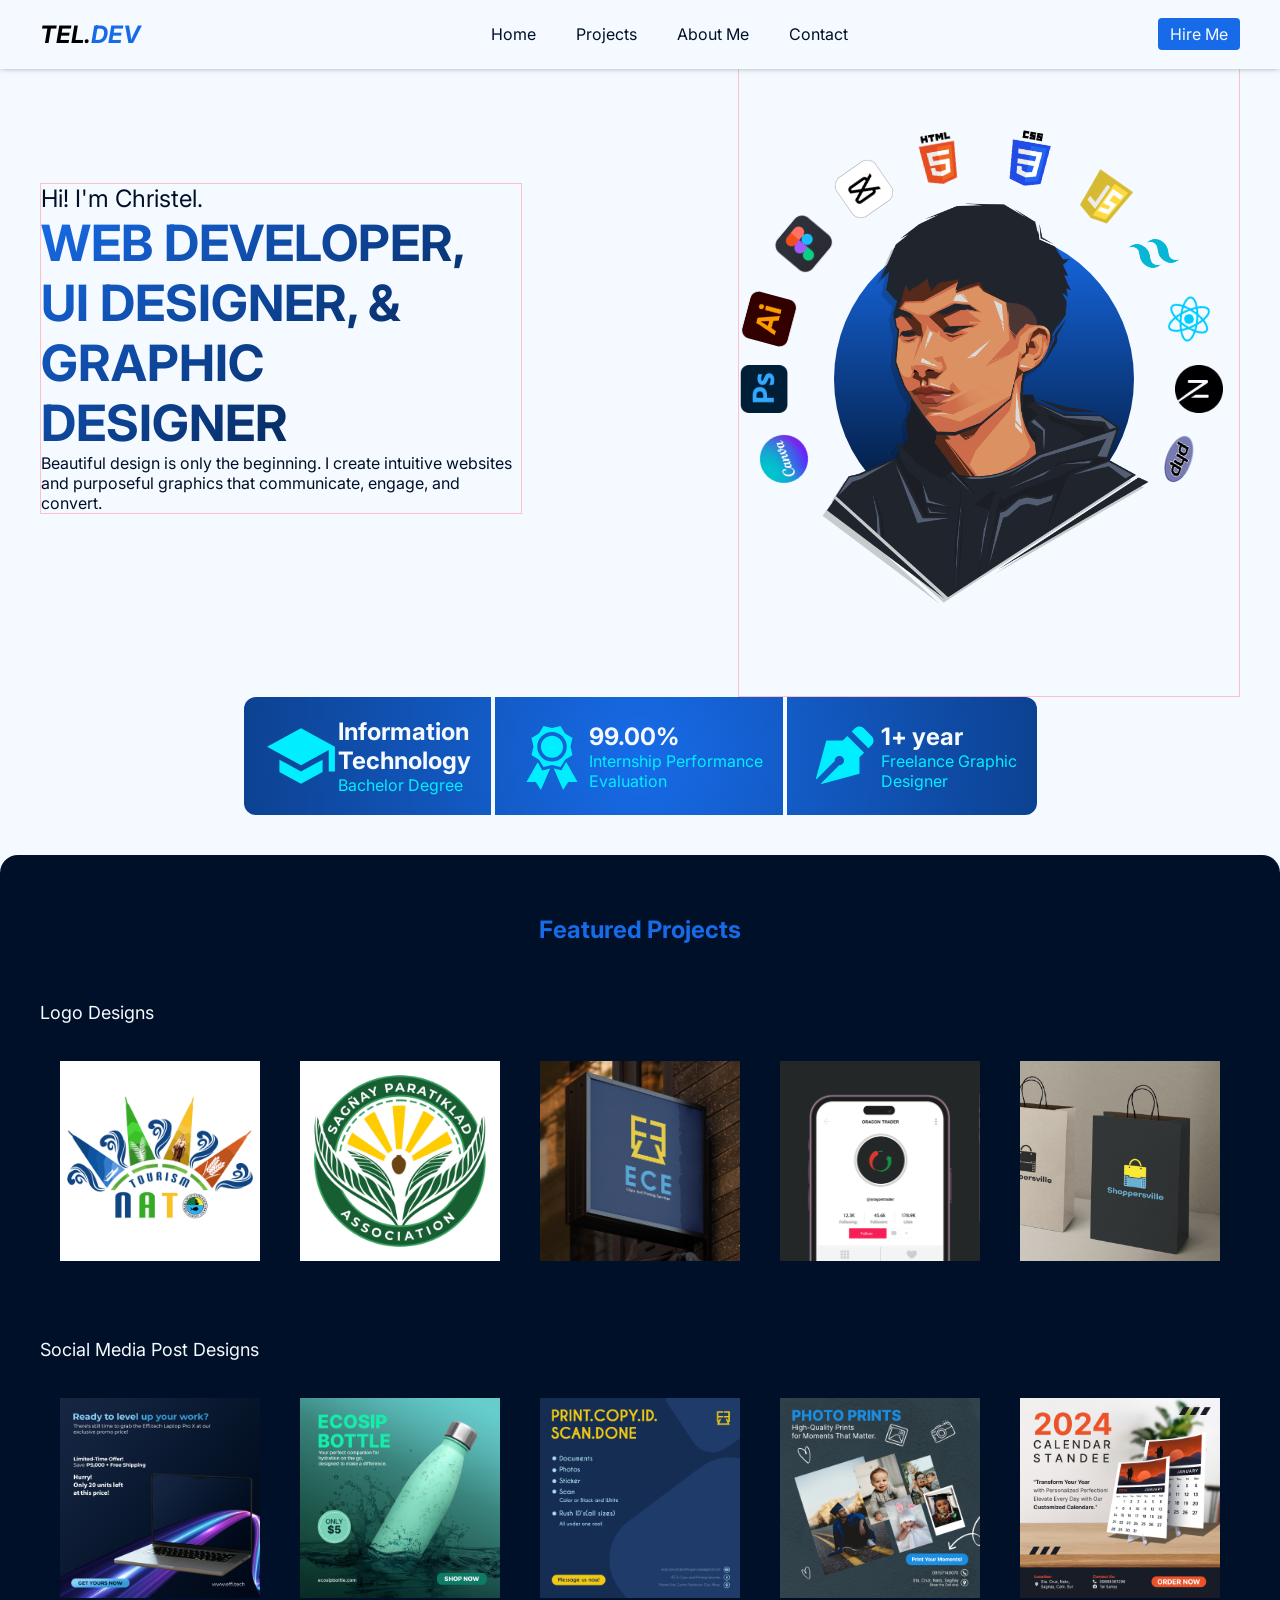
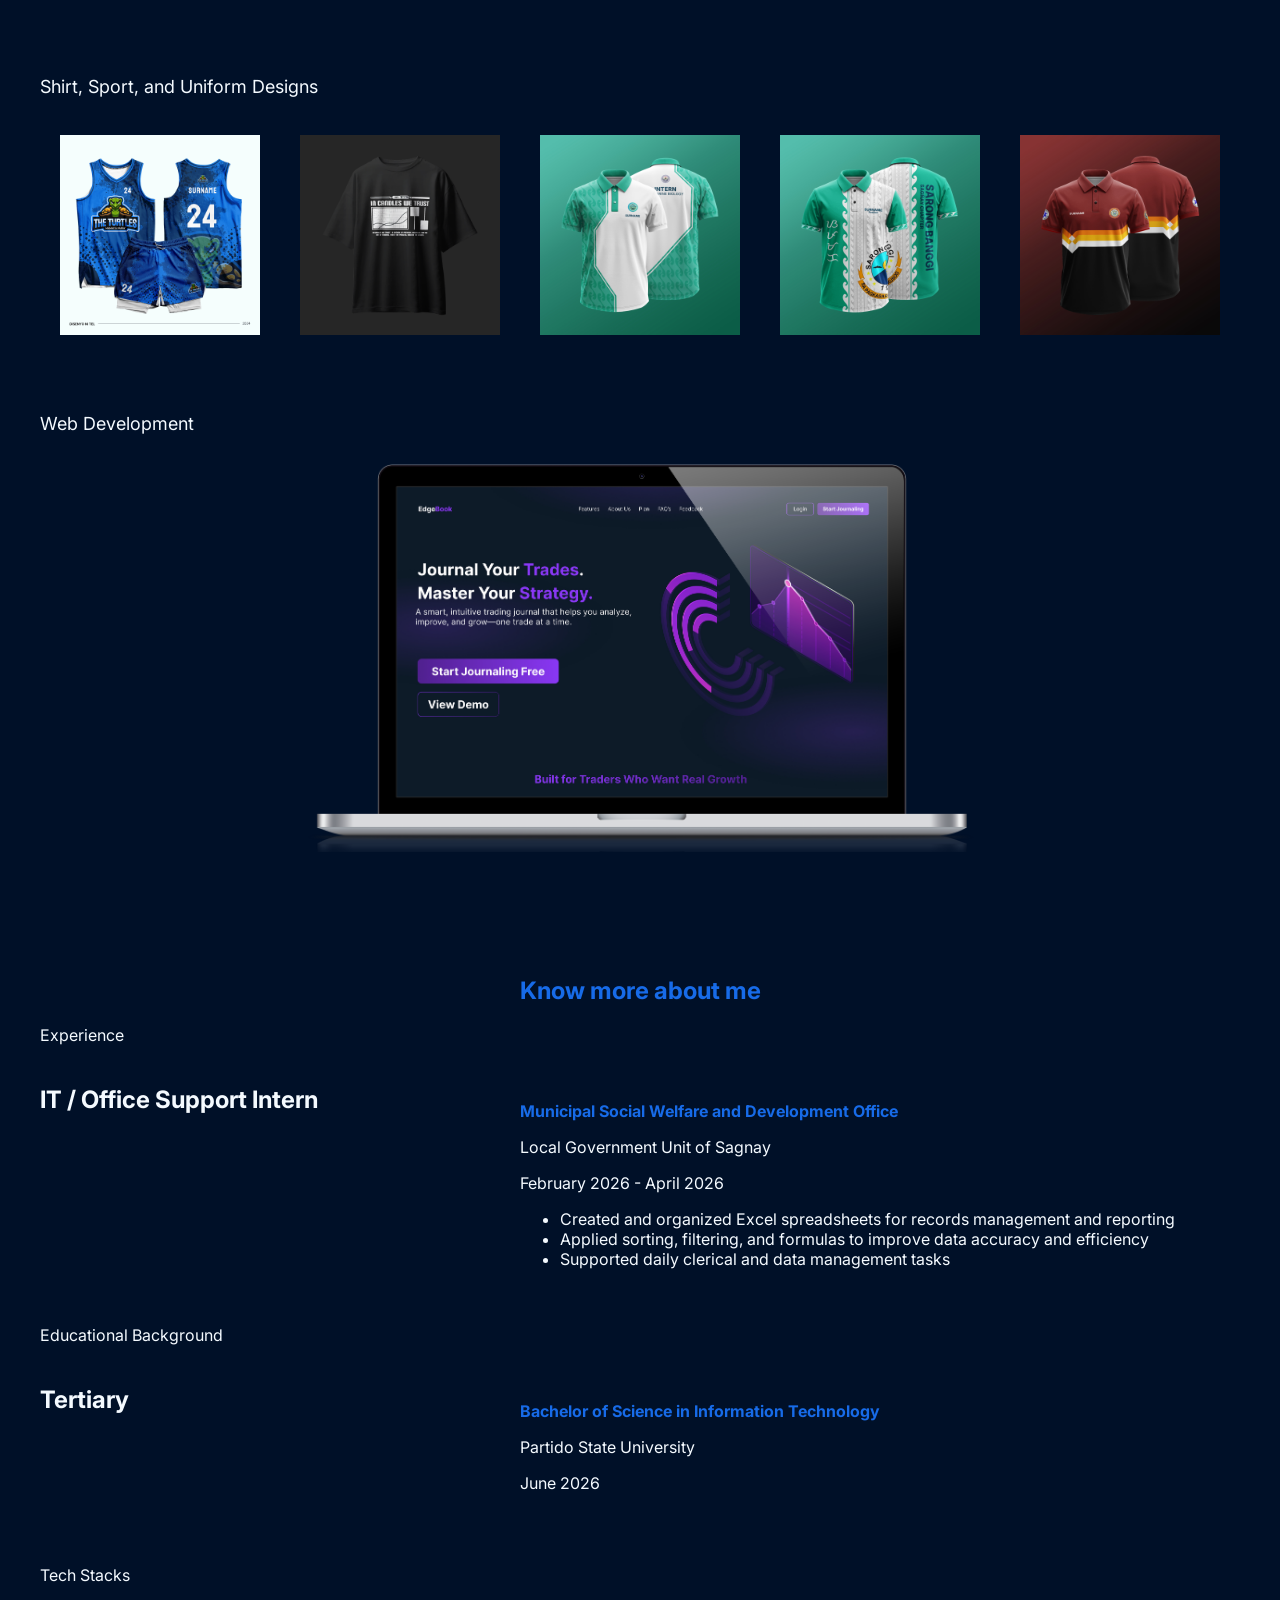
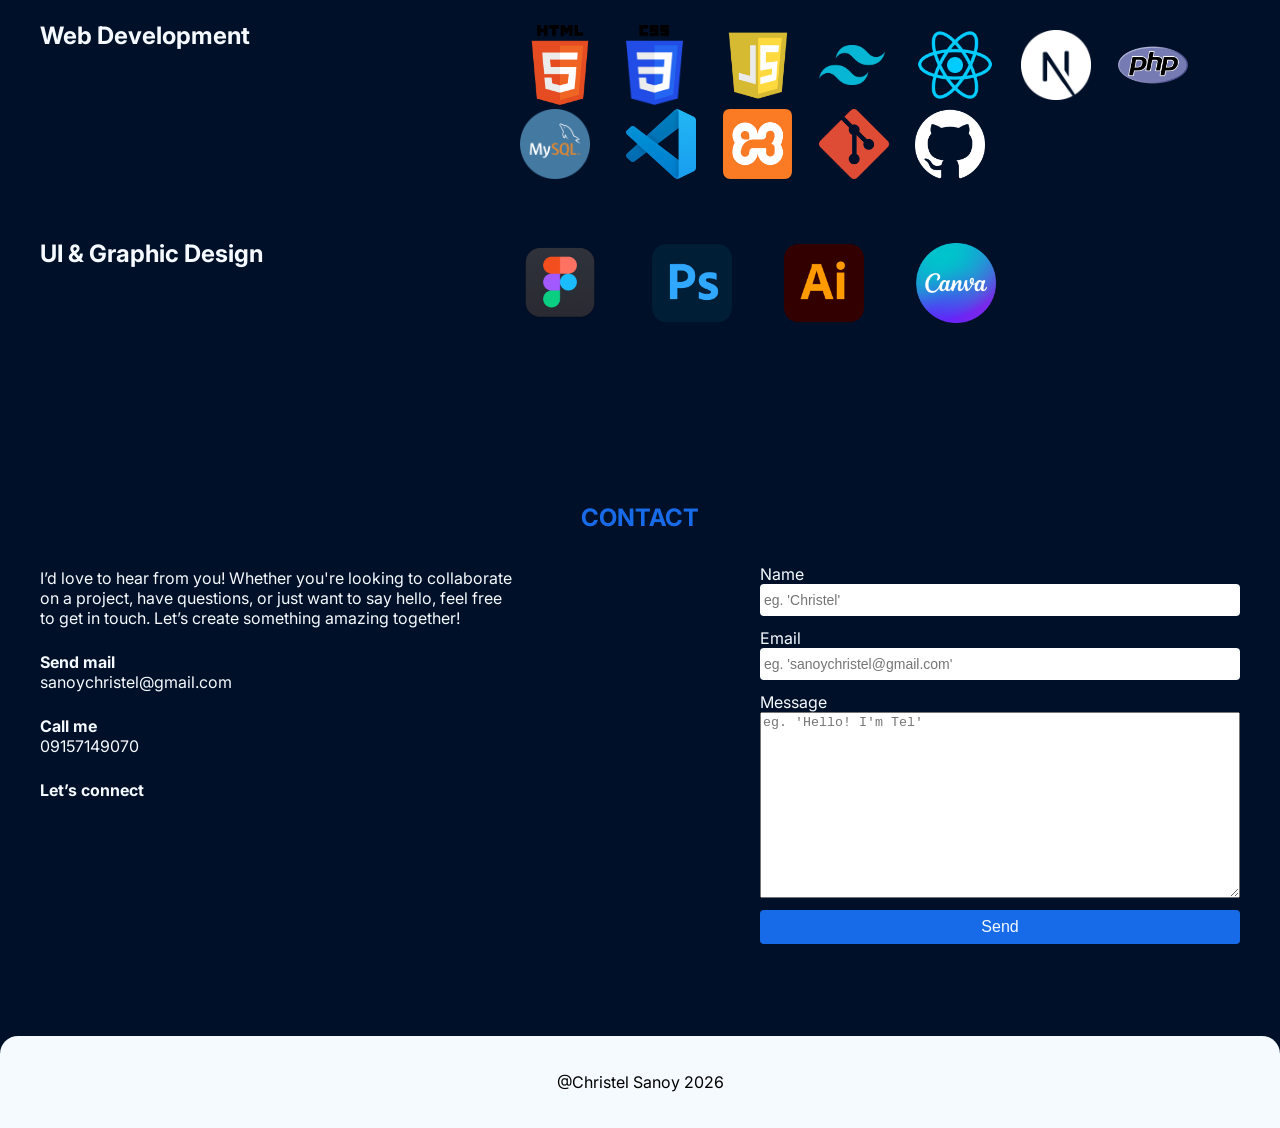
==== index.html @ 7269c6b0 "responsiveness" ====
<!DOCTYPE html>
<html lang="en">
<head>
    <meta charset="UTF-8">
    <meta name="viewport" content="width=device-width, initial-scale=1.0">
    <title>Christel Sanoy</title>
    <link href="stylesheet/style.css" rel="stylesheet" />
    <link href="stylesheet/icon.css" rel="stylesheet" />
    <link href="stylesheet/hero.css" rel="stylesheet" />
    <link href="stylesheet/highlight.css" rel="stylesheet" /> 
    <link href="stylesheet/project.css" rel="stylesheet" />
    <link href="stylesheet/about-me.css" rel="stylesheet" />
    <link href="stylesheet/contact.css" rel="stylesheet" />
    <link href="stylesheet/footer.css" rel="stylesheet" />
    <link href="stylesheet/animation.css" rel="stylesheet" />
    <link href="stylesheet/feedback.css" rel="stylesheet" />
</head>
<body>
    <header class="" id="navigation-container">
        <div class="header-content">
            <h2 class="logo">TEL.<span class="dev">DEV</span></h2>
            <ul id="nav">
                <li ><a id="home" href="#hero">Home</a></li>
                <li ><a id="projects" href="#project-container">Projects</a></li>
                <li><a id="about-me" href="#about-me-container">About Me</a></li>
                <li><a id="contact" href="#contact-container">Contact</a></li>
            </ul>
            <a id="hire-me-link" href="#contact-container">Hire Me</a>
            <button id="hamburger-btn">
                <svg xmlns="http://www.w3.org/2000/svg" width="32px" height="32px" viewBox="0 0 16 16">
                    <path clip-rule="evenodd" class="r4os6t" />
                </svg>
            </button>
        </div>
    </header>
    <main>
        <div class=" hero-container " id="hero">
            <div class=" hero-content ">
                <section id="hero-section-1" class="border-test">
                    <p id="opening-text">Hi! I'm Christel.</p>
                    <h1>WEB DEVELOPER, UI DESIGNER, & GRAPHIC DESIGNER</h1>
                    <p>Beautiful design is only the beginning. I create intuitive websites and purposeful graphics that communicate, engage, and convert.</p>
                </section>
                <section id="hero-section-2" class="border-test">
                    <img id="main-image" src="./assets/images/pic-1.png" width="340" />
                    <div id="circle"></div>
                   
                    <img id="icon-1" class="icons" src="./assets/icon/canva-icon.png"/>
                    <img id="icon-2" class="icons" src="./assets/icon/adobe-photoshop-icon.png"/>
                    <img id="icon-3" class="icons" src="./assets/icon/adobe-illustrator-icon.png"/>
                    <img id="icon-4" class="icons" src="./assets/icon/figma.png"/>
                    <img id="icon-5" class="icons" src="./assets/icon/capcut-icon.png"/>
                    <img id="icon-6" class="icons" src="./assets/icon/html.png"/>
                    <img id="icon-7" class="icons" src="./assets/icon/css.png"/>
                    <img id="icon-8" class="icons" src="./assets/icon/javascript.png"/>
                    <img id="icon-9" class="icons" src="./assets/icon/tailwind.png"/>
                    <img id="icon-10" class="icons" src="./assets/icon/react.png"/>
                    <img id="icon-11" class="icons" src="./assets/icon/nextjs.png"/>
                    <img id="icon-12" class="icons" src="./assets/icon/php.png"/>

                </section>
            </div>
        </div>
        <div id="highlight-container" class="">
            <div id="highlight-content" class="">
                <div class="highlight-section">
                    <svg xmlns="http://www.w3.org/2000/svg" width="74px" height="74px" viewBox="0 0 24 24">
                        <path class="a60wcq" />
                    </svg>
                    <div>
                        <p class="highlight-title">Information<br> Technology</p>
                        <p class="highlight-sub-head">Bachelor Degree</p>
                    </div>
                </div>
                <div class="highlight-section">
                    <svg xmlns="http://www.w3.org/2000/svg" width="74px" height="74px" viewBox="0 0 20 20">
                        <path class="kniqeo" />
                    </svg>
                    <div>
                        <p class="highlight-title">99.00%</p>
                        <p class="highlight-sub-head">Internship Performance <br> Evaluation</p>
                    </div>
                </div>
                <div class="highlight-section">
                    <svg xmlns="http://www.w3.org/2000/svg" width="74px" height="74px" viewBox="0 0 24 24">
                        <path class="fn299m" />
                    </svg>
                    <div>
                        <p class="highlight-title">1+ year</p>
                        <p class="highlight-sub-head">Freelance Graphic <br>Designer</p>
                    </div>
                </div>
            </div>
        </div>
        <div id="proj-about-contact-container">
            <div id="project-container">
                <div id="project-content" class="">
                    <h2 class="container-title">Featured Projects</h2>
                    <div class="projects-container">
                        <p class="project-title">Logo Designs</p>
                        <div class="project-container">
                            <img src="./assets/images/Tourism Nato - Jpeg.png" alt="" width="200" height="200">
                            <img src="./assets/images/Paratiklad ASSOC - Jpeg.png" alt="" width="200" height="200">
                            <img src="./assets/images/ece.png" alt="" height="200" >
                            <img src="./assets/images/oragon.png" alt="" width="200" height="200">
                            <img src="./assets/images/shoppersvill.jpg" alt="" width="200" height="200">
                        </div>
                    </div>
                    <div class="projects-container">
                        <p class="project-title">Social Media Post Designs</p>
                        <div class="project-container">
                            <img src="./assets/images/4.png" alt="" width="200" height="200">
                            <img src="./assets/images/Template1.jpg" alt="" width="200" height="200">
                            <img src="./assets/images/social media post_2.jpg" alt="" width="200" height="200">
                            <img src="./assets/images/Artboard 1.png" alt="" width="200" height="200">
                            <img src="./assets/images/OK_CalendarMain1.jpg" alt="" width="200" height="200">
                        </div>
                    </div>
                    <div class="projects-container">
                        <p class="project-title">Shirt, Sport, and Uniform Designs</p>
                        <div class="project-container">
                            <img src="./assets/images/1_1.jpg" alt="" width="200" height="200">
                            <img src="./assets/images/3.png" alt="" width="200" height="200">
                            <img src="./assets/images/sagnay intern.jpg" alt="" width="200" height="200">
                            <img src="./assets/images/sagnayinternn.jpg" alt="" width="200" height="200">
                            <img src="./assets/images/asdfc.jpg" alt="" width="200" height="200">
                        </div>
                    </div>
                    <div class="projects-container hide">
                        <p class="project-title">UI Designs</p>
                        <div class="project-container">
                            <img src="" alt="" width="200" height="200">
                            <img src="" alt="" width="200" height="200">
                            <img src="" alt="" width="200" height="200">
                            <img src="" alt="" width="200" height="200">
                            <img src="" alt="" width="200" height="200">
                        </div>
                    </div>
                    <div class="projects-container">
                        <p class="project-title web-dev">Web Development</p>
                        <div class="project-container">
                            <a href="./src/projects/Project1/index.html">
                                <img id="edgebook-proj-img" src="./assets/images/edgebook.png" alt="" height="400">
                            </a>
                        </div>
                    </div>
                </div>
            </div>
            <div id="about-me-container">
                <div id="about-me-content">
                    <h2 class="container-title">Know more about me</h2>
                    <div id="experience-container">
                        <p class="about-me-title">Experience</p>
                        <div class="experience-section-container">
                            <section class="">
                                <h1 id="about-me-section-title" >IT / Office Support Intern</h1>
                            </section>
                            <section>
                                <p class="experience-title">Municipal Social Welfare and Development Office</p>
                                <p class="experience-sub-head">Local Government Unit of Sagnay</p>
                                <p class="experience-sub-head">February 2026 - April 2026</p>
                                <ul>
                                    <li>Created and organized Excel spreadsheets for records management and reporting</li>
                                    <li>Applied sorting, filtering, and formulas to improve data accuracy and efficiency</li>
                                    <li>Supported daily clerical and data management tasks</li>
                                </ul>
                            </section>
                        </div>
                    </div>
                    <div id="educational-container">
                        <p class="about-me-title">Educational Background</p>
                        <div class="eduction-section-container">
                            <section>
                                <h1 id="education-title">Tertiary</h1>
                            </section>
                               
                            <section>
                                <p class="experience-title">Bachelor of Science in Information Technology</p>
                                <p class="experience-sub-head">Partido State University</p>
                                <p class="experience-sub-head">June 2026</p>
                            </section>
                        </div>
                    </div>
                    <div id="tech-stacks-container">
                        <p class="about-me-title">Tech Stacks</p>
                        <div class="tech-stacks-section-container">
                            <section class="tech-stack-section-1">
                                <h1 class="tech-stack-title">Web Development</h1>
                            </section>
                            <section class="tech-stack-section-2">
                                <img src="./assets//icon/html.png" alt="" height="80" >
                                <img src="./assets/icon/css.png" alt="" height="80">
                                <img src="./assets//icon//javascript.png" alt="" height="70">
                                <img src="./assets/icon/tailwind.png" alt="" height="40">
                                <img src="./assets/icon/react.png" alt="" height="80">
                                <img src="./assets/icon/nextjs.webp" alt=""  height="70">
                                <img src="./assets/icon/php.png" alt="" height="70">
                                <img src="./assets/icon/" alt=""  height="70">
                                <img src="./assets/icon/mysql_PNG9.png" alt="" height="70">
                                <img src="./assets/icon/vscode.png" alt="" height="70">
                                <img src="./assets/icon/xampp.png" alt="" height="70">
                                <img src="./assets/icon/toppng.com-git-logo-512x512.png" alt="" height="70">
                                <img src="./assets/icon/github-white.png" alt="" height="70">
                            </section>
                        </div>
                
                        <div class="tech-stacks-section-container">
                            <section class="tech-stack-section-1">
                                <h1 class="tech-stack-title">UI & Graphic Design</h1>
                            </section>
                            <section class="tech-stack-section-2">
                                <img src="./assets/icon/figma.png" alt="" height="80">
                                <img src="./assets/icon/adobe-photoshop-icon.png" alt=""  height="80">
                                <img src="./assets/icon/adobe-illustrator-icon.png" alt="" height="80">
                                <img src="./assets/icon/canva-icon.png" alt="" height="80">
                            </section>
                        </div>
                    </div>
                </div>
            </div>
            <div id="contact-container">
                <div id="contact-content">
                    <h2 class="container-title">CONTACT</h2>
                    <div class="contact-info">
                        <section class="contact-info-section">
                            <p>I’d love to hear from you! Whether you're looking to collaborate on a project, have questions, or just want to say hello, feel free to get in touch. Let’s create something amazing together!</p>
                            <div>
                                <h4>Send mail</h4>
                                <p>sanoychristel@gmail.com</p>
                            </div>
                            <div>
                                <h4>Call me</h4>
                                <p>09157149070</p>
                            </div>
                            <div>
                                <h4>Let’s connect</h4>
                                <div class="social-medias-container hide">
                                    <div class="social-media-container">
                                        <a href="">
                                            <img src="./assets/icon/linkedin-white.png" width="32" height="32"/>
                                        </a>    
                                    </div>
                                    <div class="social-media-container">
                                        <a href="">
                                            <img src="./assets/icon/github-white.png" width="32" height="32"/>
                                        </a>
                                    </div>
                                    <div class="social-media-container">
                                        <a href="">
                                            <img src="./assets/icon/facebook-white.png" width="32" height="32"/>
                                        </a>
                                    </div>
                                </div>
                            </div>
                        </section>
                        <section class="contact-info-section">
                            <form id="contact-form">
                                <div class="input-container">
                                    <label>Name</label>
                                    <input type="text" name="name" placeholder="eg. 'Christel'" required/>
                                </div>
                                <div class="input-container">
                                    <label>Email</label>
                                    <input type="email" name="email" placeholder="eg. 'sanoychristel@gmail.com'" required/>
                                </div>
                                <div class="input-container">
                                    <label>Message</label>
                                    <textarea  name="message" rows="12" required placeholder="eg. 'Hello! I'm Tel'" ></textarea>
                                </div>
                                <div class="input-container">
                                    <input id="submit" type="submit" value="Send">
                                </div>
                            </form>
                        </section>
                    </div>
                </div>
            </div>
            <footer>
                <div>
                    <p>@Christel Sanoy 2026</p>
                </div>
            </footer>
        </div>
    </main>
    <div id="feedback-container" class="hide">
        <div id="feedback-content">
            <svg id="close-feedback-modal" xmlns="http://www.w3.org/2000/svg" width="24" height="24" viewBox="0 0 32 32">
                <path d="M0 0h32v32H0z" fill="none" />
                <path fill="currentColor" d="M16 2C8.2 2 2 8.2 2 16s6.2 14 14 14s14-6.2 14-14S23.8 2 16 2m0 26C9.4 28 4 22.6 4 16S9.4 4 16 4s12 5.4 12 12s-5.4 12-12 12" />
                <path fill="currentColor" d="M21.4 23L16 17.6L10.6 23L9 21.4l5.4-5.4L9 10.6L10.6 9l5.4 5.4L21.4 9l1.6 1.6l-5.4 5.4l5.4 5.4z" />
            </svg>

            <h4 id="feedback-message"></h4>
        </div>
    </div>
    
</body>
<script src="https://cdn.emailjs.com/dist/email.min.js"></script>
<script src="./javascript.js"></script>
</html>
---- stylesheet/style.css ----
@import url('https://fonts.googleapis.com/css2?family=Manrope:wght@200..800&display=swap');
@import url('https://fonts.googleapis.com/css2?family=Inter:ital,opsz,wght@0,14..32,100..900;1,14..32,100..900&family=Manrope:wght@200..800&display=swap');

.manrope-fontstyle {
  font-family: "Manrope", sans-serif;
  font-optical-sizing: auto;
  font-weight: normal;
  font-style: normal;
}

:root{
    --color-primary: #F4FAFF;
    --color-secondary: #176BE8;
    --color-tertiary: #00EEFF;
    --color-fourth: #001028;
    --spacing-sm:8px;
    --spacing-md:16px;
    scroll-behavior: smooth;
    scrollbar-color: var(--color-primary);
    scroll-padding-top: 60px;
}

body{
    font-family: "Inter";
    box-sizing: border-box;
    margin: 0;
    padding: 0;
    background-color: var(--color-primary);
    overflow-x: hidden;
}

.border-test{
    border:1px solid pink;
}

header{
    width: 100%;
    display: flex;
    justify-content: center;
    background-color: var(--color-primary);
    position: fixed;
    box-shadow: .1px -4px 8px var(--color-fourth);
    z-index: 1;

}

.header-content{
    width: 1200px;
    display: flex;
    align-items: center;
    justify-content: space-between;

    
    @media (max-width:1200px) {
        width: 90%;
    }
}

.logo{
    font-style: italic;
    font-weight: 700;

   /* animation: fade-in-left-right 1s ease-in-out;*/
}

.dev{
    color: var(--color-secondary);
}

#nav{
    display: flex;
    list-style: none;
    text-decoration: none;
    /*animation: fade 1s ease-in-out;*/
}

#nav > li > a{
    text-decoration: none;
    color: var(--color-fourth);
    margin: 0 var(--spacing-sm);
    padding: 6px 12px;
    border-bottom: 4px solid transparent;

    transition: .5s;

    @media (max-width:680px) {
        display: none;
    }
}

#nav > li > a:hover{
    color: var(--color-secondary);
    border-bottom: 4px solid var(--color-secondary);

    transition: .5s;
}

#hire-me-link{
    text-decoration: none;
    color: var(--color-primary);
    padding: 6px 12px;
    background-color: var(--color-secondary);
    border-radius: 4px;
    /*animation: fade-in-right-left 1s ease-in-out;*/
    transition: .5s;

    @media (max-width:680px) {
        display: none;
    }
}

#hire-me-link:hover{
    opacity: 80%;

    transition: .5s;
}

#hamburger-btn{
    background-color: transparent;
    border: none;
    display: none;
    padding: 0;
    transition: .5s;

    @media (max-width:680px) {
        display: block;
    }
}

#hamburger-btn:hover{
    cursor: pointer;
    opacity: 80%;
    transition: .5s;

}
---- stylesheet/icon.css ----
.r4os6t {
  fill: var(--color-secondary);
  fill-rule: evenodd;
  d: path("M0 3.75A.75.75 0 0 1 .75 3h14.5a.75.75 0 0 1 0 1.5H.75A.75.75 0 0 1 0 3.75M0 8a.75.75 0 0 1 .75-.75h14.5a.75.75 0 0 1 0 1.5H.75A.75.75 0 0 1 0 8m.75 3.5a.75.75 0 0 0 0 1.5h14.5a.75.75 0 0 0 0-1.5z");
}

.a60wcq {
  fill: var(--color-tertiary);
  d: path("M12 3L1 9l11 6l9-4.91V17h2V9M5 13.18v4L12 21l7-3.82v-4L12 17z");
}

.kniqeo {
  fill: var(--color-tertiary);
  d: path("M4.46 5.16L5 7.46l-.54 2.29l2.01 1.24L7.7 13l2.3-.54l2.3.54l1.23-2.01l2.01-1.24L15 7.46l.54-2.3l-2-1.24l-1.24-2.01l-2.3.55l-2.29-.54l-1.25 2zm5.55 6.34a3.999 3.999 0 1 1 0-8c2.2 0 3.99 1.79 3.99 3.99c0 2.22-1.79 4.01-3.99 4.01m-.02-1C8.33 10.5 7 9.16 7 7.5c0-1.65 1.33-3 2.99-3S13 5.85 13 7.5c0 1.66-1.35 3-3.01 3m3.84 1.1l-1.28 2.24l-2.08-.47L13 19.2l1.4-2.2h2.5zm-7.7.07l1.25 2.25l2.13-.51L7 19.2L5.6 17H3.1z");
}

.fn299m {
  fill: var(--color-tertiary);
  d: path("M9.01 13.58v-.08c0-.83.67-1.5 1.5-1.5s1.5.67 1.5 1.5s-.67 1.5-1.5 1.5h-.08l-5.92 5.92l.2.2l12.3-3.35v-5.35l1.5-1.5l-5.41-5.41l-1.5 1.5H6.25L2.9 19.31l.2.2l5.92-5.92ZM19.92 9.5l1.09-1.09c.38-.38.58-.88.58-1.42c0-.53-.21-1.04-.59-1.41L18.41 3c-.78-.78-2.05-.78-2.83 0L14.5 4.08z");
}
---- stylesheet/hero.css ----
.hero-container{
    display: flex;
    justify-content: center;

    transition: .5s;

    scroll-margin-top: 200px;

    @media (max-width:800px) {
        height: fit-content;
    }
}

.hero-content{
    width: 1200px;
    display: flex;
    justify-content: space-between;
    align-items: center;
    transition: .5s;

    @media (max-width:800px) {
        flex-direction: column;
        flex-flow: column-reverse;
        width: 90%;
        justify-content: center;
        align-items: center;
        transition: .5s;
        height: fit-content;
    }
}

#hero-section-1{
    width: 40%;
    transition: .5s;
    
    /*animation: fade-in-left-right 1s ease-in-out;*/
    @media (max-width:800px) {
        width: 100%;
        transition: .5s;
        padding: 0;
        margin: -90px 0 0 0;
    }
}

#hero-section-2{
    display: flex;
    align-items: center;
    justify-content: center;
    width: 500px;
    padding: 180px 0 80px 0;
    transition: .5s;

    /*animation: fade-in-right-left 1s ease-in-out;*/
    @media (max-width:600px) {
        transform: scale(50%);
        padding: 80px 0 0 0;
        margin: 0;
    }
}

#main-image{
    
}

.icons{
    position: absolute;
    width: 48px;

    transition: .5s;
} 

#icon-1{
    transform: translate(-205px, 60px) rotate(-110deg);
}

#icon-2{
    transform: translate(-225px, -10px) rotate(-90deg);
}

#icon-3{
    transform: translate(-220px, -80px) rotate(-75deg);
}

#icon-4{
    transform: translate(-185px, -155px) rotate(-50deg) scale(110%);
}

#icon-5{
    transform: translate(-125px, -210px) rotate(-35deg);
}

#icon-6{
    transform: translate(-50px, -240px) rotate(-10deg) scale(105%);
}

#icon-7{
    transform: translate(40px, -240px) rotate(10deg) scale(80%);
}

#icon-8{
    transform: translate(115px, -200px) rotate(35deg);
}

#icon-9{
    transform: translate(165px, -145px) rotate(35deg);
}

#icon-10{
    transform: translate(200px, -80px) rotate(35deg);
}

#icon-11{
    transform: translate(210px, -10px) rotate(90deg);
}

#icon-12{
    transform: translate(190px, 60px) rotate(110deg);
}

#circle{
    height: 300px;
    width: 300px;
    background-image: linear-gradient(180deg, var(--color-secondary), var(--color-fourth));
    border-radius: 50%;
    position: absolute;
    z-index: -1;
    transform: translate(-5px, -20px);
}

#hero-section-1 > h1{
    font-size: 50px;
    margin: 0;

    background: linear-gradient(145deg, var(--color-secondary), var(--color-fourth));
    -webkit-background-clip: text;
    background-clip: text;
    -webkit-text-fill-color: transparent;
    color: transparent;
    
    transition: .5s;

    @media (max-width:1060px) {
        font-size: 40px;

        transition: .5s;
    }

    @media (max-width:980px) {
        font-size: 36px;

        transition: .5s;
    }

    @media (max-width:800px) {
        text-align: center;
        font-size: 24px;
        transition: .5s;
    }
}

#opening-text{
    margin: 0;
    font-size: 24px;
    color: var(--color-fourth);
    
    transition: .5s;

    @media (max-width:800px) {
        text-align: center;

        transition: .5s;
    }
}
#hero-section-1> p{
    margin: 0;
    color: var(--color-fourth);

    transition: .5s;

    @media (max-width:800px) {
        text-align: center;

        transition: .5s;
    }
}
---- stylesheet/highlight.css ----
#highlight-container{
    display: flex;
    justify-content: center;
    transition: .5s;

    @media (max-width:800px) {
        padding: 40px 0;
        transition: .5s;
    }
}

#highlight-content{
    display: flex;
    border-radius: 12px;
    background-image: radial-gradient(circle, var(--color-secondary), var(--color-fourth) 220%);

    @media (max-width:600px) {
        flex-direction: column;
        width: 90%;
    }
}

.highlight-section{
    display: flex;
    align-items: center;
    justify-content: center;
    padding: 20px;

    @media (max-width:890px) {
        padding: 10px;
    }

    @media (max-width:600px) {
        justify-content: flex-start;
    }
}

.highlight-section:nth-child(1), .highlight-section:nth-child(2){
    border-right: 4px solid var(--color-primary);

    @media (max-width:600px) {
        border-right: none;
        border-bottom: 4px solid var(--color-primary);;
    }
}

.highlight-title{
    font-size: 24px;
    font-weight: bold;
    text-align: left;
    color: var(--color-primary);
    margin: 0;

    @media (max-width:890px) {
        font-size: 16px;
    }
}

.highlight-sub-head{
    margin: 0;
    text-align: left;
    color: var(--color-tertiary);
}
---- stylesheet/project.css ----
#proj-about-contact-container{
    margin-top: 40px;
    width: 100%;
    display: flex;
    flex-direction: column;
    justify-content: center;
    background-color: var(--color-fourth);
    /*background-image: linear-gradient(180deg, var(--color-secondary), var(--color-fourth));
    */
    border-radius: 18px 18px 0 0;
}

#project-container{
    display: flex;
    justify-content: center;
    padding: 20px 0;

    @media (max-width:1200px) {
        width: 100%;
    }
}

#project-content{
    display: flex;
    flex-direction: column;
    align-items: center;
    padding: 20px 0;
   
    @media (max-width:1200px) {
        width: 100%;
    }
    
}

.web-dev{
    text-align: center;
}
.container-title{
    color: var(--color-secondary);
    text-align: center;
}

.project-title{
    color: var(--color-primary);
    font-size: 18px;
    align-self: flex-start;
}

.projects-container{
    margin: 20px 0;
    display: flex;
    flex-direction: column;
    align-items: center;
     width: 100%;
   
}

.project-container{
    display: grid;
    grid-template-columns: auto auto auto auto auto;
    justify-content: center;

    @media (max-width:1240px) {
        grid-template-columns: auto auto auto auto;
    }

    @media (max-width:1140px) {
        grid-template-columns: auto auto auto;
    }

    @media (max-width:720px) {
        grid-template-columns: auto auto;
    }

    @media (max-width:500px) {
        grid-template-columns: auto;
    }
}

.project-container > img{
    margin: 20px;
    transition: .5s;

    @media (max-width:500px) {
        width: 300px;
        height: 300px;
        transition: .5s;
    }
}

.project-container > img:hover{
   
}

.project-container > a > img{
    transition: .5s;
}

.project-container > a >img:hover{
   cursor: pointer;
   scale: 110%;
   transition: .5s;
}

#edgebook-proj-img{
    @media (max-width:600px) {
        height: 200px;
    }
}
---- stylesheet/about-me.css ----
#about-me-container{
    display: flex;
    flex-direction: column;
    justify-content: center;
    align-items: center;
    color: var(--color-primary);
    padding: 40px 0;
}

#about-me-container > p{
    color: var(--color-primary);
}

#about-me-content{
    width: 1200px;

    @media (max-width:1200px) {
        width: 90%;
    }
}

.container-title{
    
}

#about-me-section-title{
    color: var(--color-primary);
    margin: 0;
    @media (max-width:800px) {
        text-align: left;
    }
}

.experience-section-container > section:nth-child(1){
    width: 40%;
    color: var(--color-primary);
    padding: 0;
    @media (max-width:800px) {
        width: 100%;
    }
}

.experience-section-container > section:nth-child(2){
    width: 60%;
    color: var(--color-primary);

    @media (max-width:800px) {
        width: 100%;
    }
}

.experience-title{
    color: var(--color-secondary);
    font-weight: bold;

    @media (max-width:800px) {
        text-align: left;
    }
}

.experience-sub-head{
    color: var(--color-primary);

    @media (max-width:800px) {
        text-align: left;
    }
}

.about-me-title{
    color: var(--color-primary);

    @media (max-width:800px) {
        text-align: left;
    }
}

.eduction-section-container, .experience-section-container{
    display: flex;
    margin: 40px 0;

    @media (max-width:800px) {
        flex-direction: column;
    }
}

.eduction-section-container > section:nth-child(1){
    width: 40%;
}

.eduction-section-container > section:nth-child(2){
    color: var(--color-primary);
}

#education-title{
    text-align: left;
    margin: 0;
}

#tech-stacks-container{
    display: flex;
    flex-direction: column;
    margin: 40px 0;

    @media (max-width:1200px) {
        
    }
}

.tech-stack-title{
    text-align: left;
    margin: 0;
}

.tech-stacks-section-container{
    display: flex;   
    margin: 40px 0 0 0;
    @media (max-width:800px) {
        flex-direction: column;
    }
}

.tech-stack-section-1{
    width: 40%;

    @media (max-width:800px) {
        width: 100%;
    }
}

.tech-stack-section-2{
    width: 60%;
    display: grid;
    align-items: center;
    grid-template-columns: auto auto auto auto auto auto auto auto;

    @media (max-width:1200px) {
        grid-template-columns: auto auto auto auto auto auto auto;
    }

    @media (max-width:1100px) {
        grid-template-columns: auto auto auto auto auto auto;
    }

    @media (max-width:1000px) {
        grid-template-columns: auto auto auto auto auto ;
    }

    @media (max-width:900px) {
        grid-template-columns: auto auto auto auto;
    }

    @media (max-width:800px) {
        grid-template-columns: auto auto auto auto auto auto auto auto;
    }

    @media (max-width:750px) {
        grid-template-columns: auto auto auto auto auto auto auto;
    }

    @media (max-width:650px) {
        grid-template-columns: auto auto auto auto auto auto;
    }

    @media (max-width:550px) {
        grid-template-columns: auto auto auto auto auto;
    }

    @media (max-width:450px) {
        grid-template-columns: auto auto auto auto;
    }

    @media (max-width:390px) {
        grid-template-columns: auto auto auto;
    }
}

.tech-stack-section-2 > img{
    margin: 4px 4px 0 0;
}

.tech-stacks-section-container:nth-child(2){
    margin: 20px 0;
}

.contact-info{
    color: var(--color-primary);
}
---- stylesheet/contact.css ----
#contact-container{
    display: flex;
    justify-content: center;
    padding: 80px 0;
}

#contact-content{
    width: 1200px;
    color: var(--color-primary);

    @media (max-width:1200px) {
        width: 90%;
    }
}

.contact-info{
    display: flex;
    justify-content: space-between;

    @media (max-width:800px) {
        flex-direction: column;
    }
}

.contact-info > section:nth-child(1){
    
}

.contact-info-section:nth-child(1) > div{
    margin: 24px 0;
}

.contact-info-section:nth-child(1) > div > p{
    margin: 0;
}

.contact-info-section:nth-child(1) > div > h4{
    margin: 0;
}

.input-container{
    display: flex;
    flex-direction: column;
    margin: 12px 0;
}

.input-container > input{
     padding: 8px 4px;
     border-radius: 4px;
     border: none;
     font-size: 14px;
}

.contact-info-section{
    width: 40%;

    @media (max-width:800px) {
        width:100%;
    }
}

.contact-info-section > p{
    text-align: left  ;
}

#submit{
    border-radius: 4px;
    font-size: 16px;
    color:var(--color-primary);
    border: none;
    padding: 8px 0;
    background-color: var(--color-secondary);
    transition: .5s;
}

#submit:hover{
    opacity: 80%;
    transition: .5s;
}

#submit:focus{
    opacity: 60%;
}

.social-media-container{
    display: flex;
    align-items: center;
    transition: .5s;
}

.social-media-container:hover{
    opacity: 80%;
    transition: .5s;
}

.social-medias-container{
    display: flex;
}
.social-media-container{
    margin-right: 8px;
}

.social-media-container > img{
    margin-right: 8px;
}

.hide{
    display: none;
}
---- stylesheet/footer.css ----
footer{
    display: flex;
    justify-content: center;
    border-radius: 18px 18px 0 0;
    width: 100%;
    padding: 20px 0;
    background-color: var(--color-primary);
}

.footer-container{
    
}
---- stylesheet/animation.css ----
@keyframes fade-in {
    from{
        opacity: 0%;
        margin-top: 40px;
    }
    to{
        opacity: 100%;
        margin-top: 0;
    }
}

@keyframes fade-in-left-right {
    from{
        opacity: 0%;
        margin-left: -50%;
    }
    to{
        opacity: 100%;
        margin-left: 0;
    }
}

@keyframes fade-in-right-left {
    from{
        opacity: 0%;
        margin-right: -50%;
    }
    to{
        opacity: 100%;
        margin-right: 0;
    }
}

@keyframes fade {
    from{
        opacity: 0%;
    }
    to{
        opacity: 100%;
    }
}
---- stylesheet/feedback.css ----
#feedback-container{
    width: 100%;
    height: 100vh;
    position: fixed;
    z-index: 2;
    top: 0;
    background-color: rgba(0, 16, 40, .7);
    justify-content: center;
}

#feedback-content{
    display: flex;
    flex-direction: column;
    padding: 10px;
    background-color: var(--color-primary);
    height:fit-content ;
    border-radius: 12px;
    margin-top: 40px;
    padding-bottom: 20px;
    justify-content: flex-end;
    align-items: flex-end;
}

#close-feedback-modal{
    background: transparent;
    border: none;
    padding: 0;
    justify-self: flex-end;
    opacity: 80%;
    transition: .5s;
}

#close-feedback-modal:hover{
   opacity: 60%;
   cursor: pointer;
   transition: .5s;
}

.hide{
    display: none;
}

#feedback-message{
    text-align: center;
    color: var(--color-secondary);
}
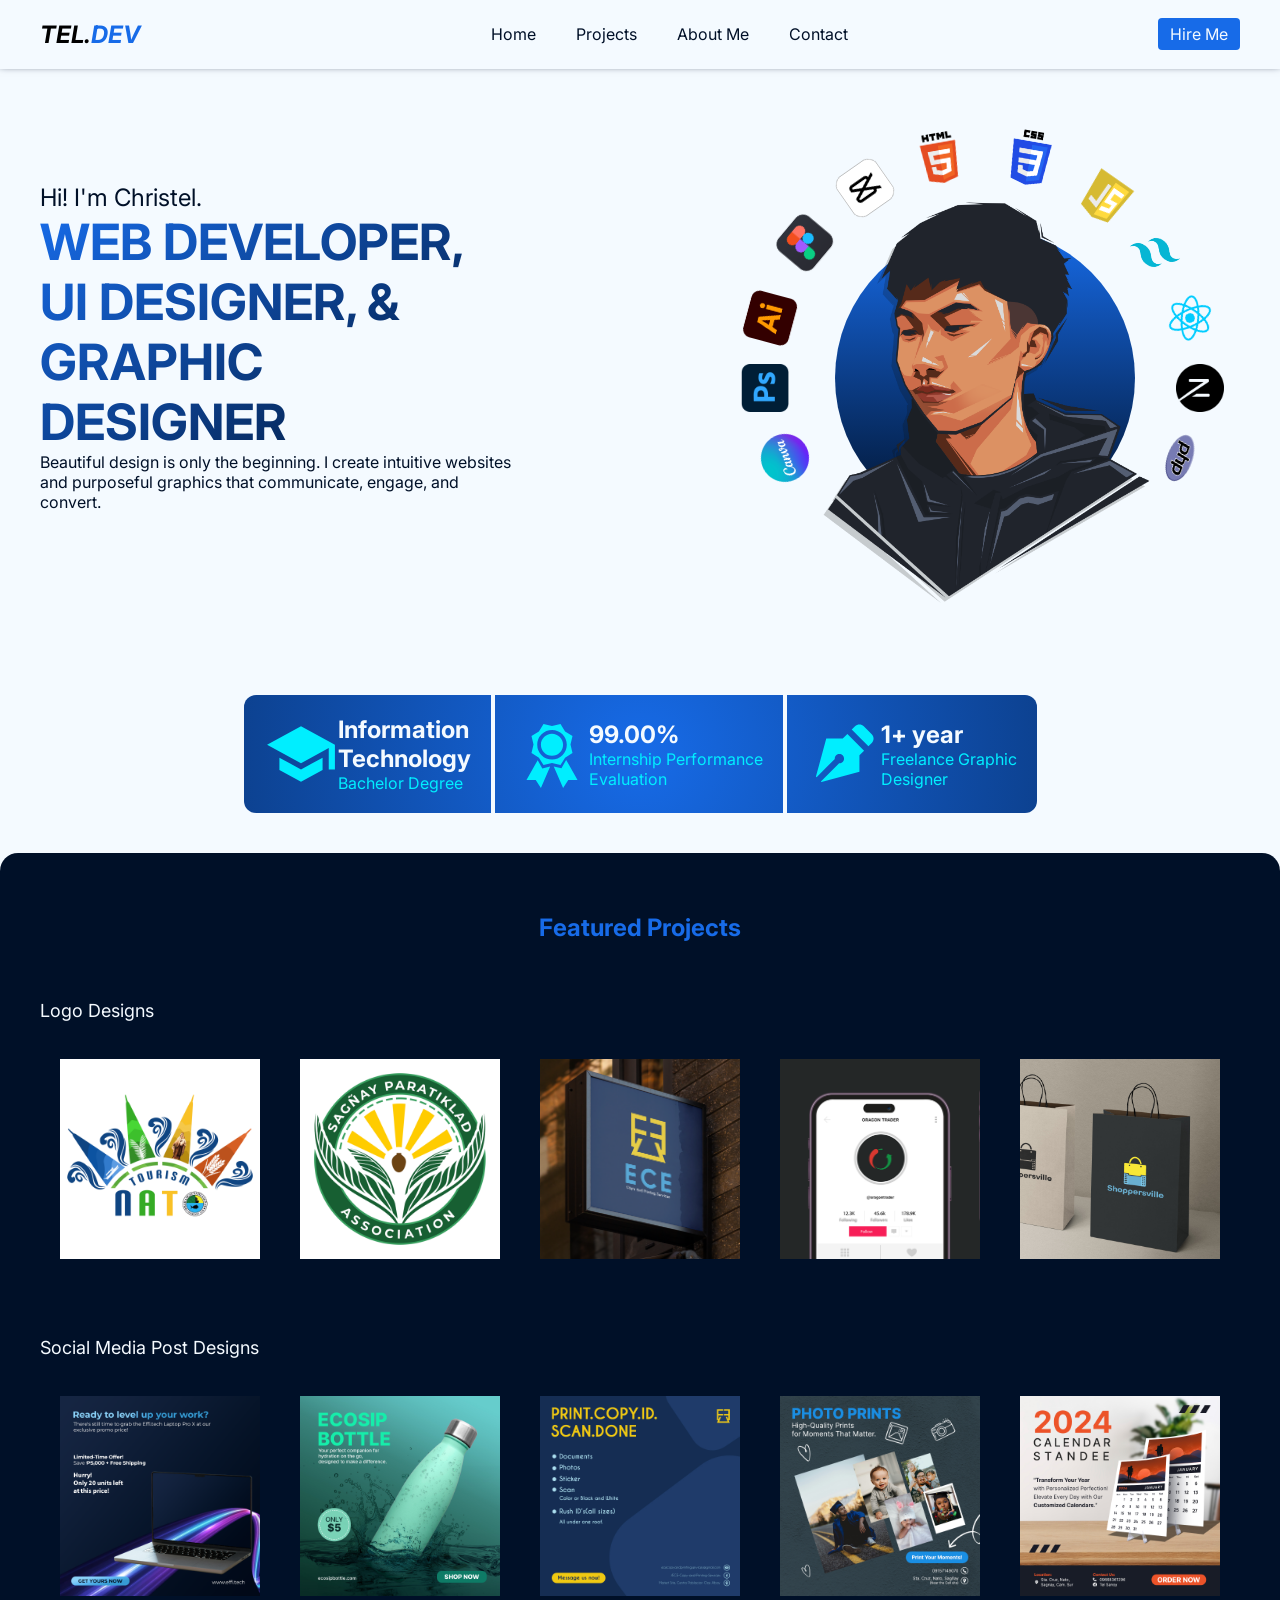
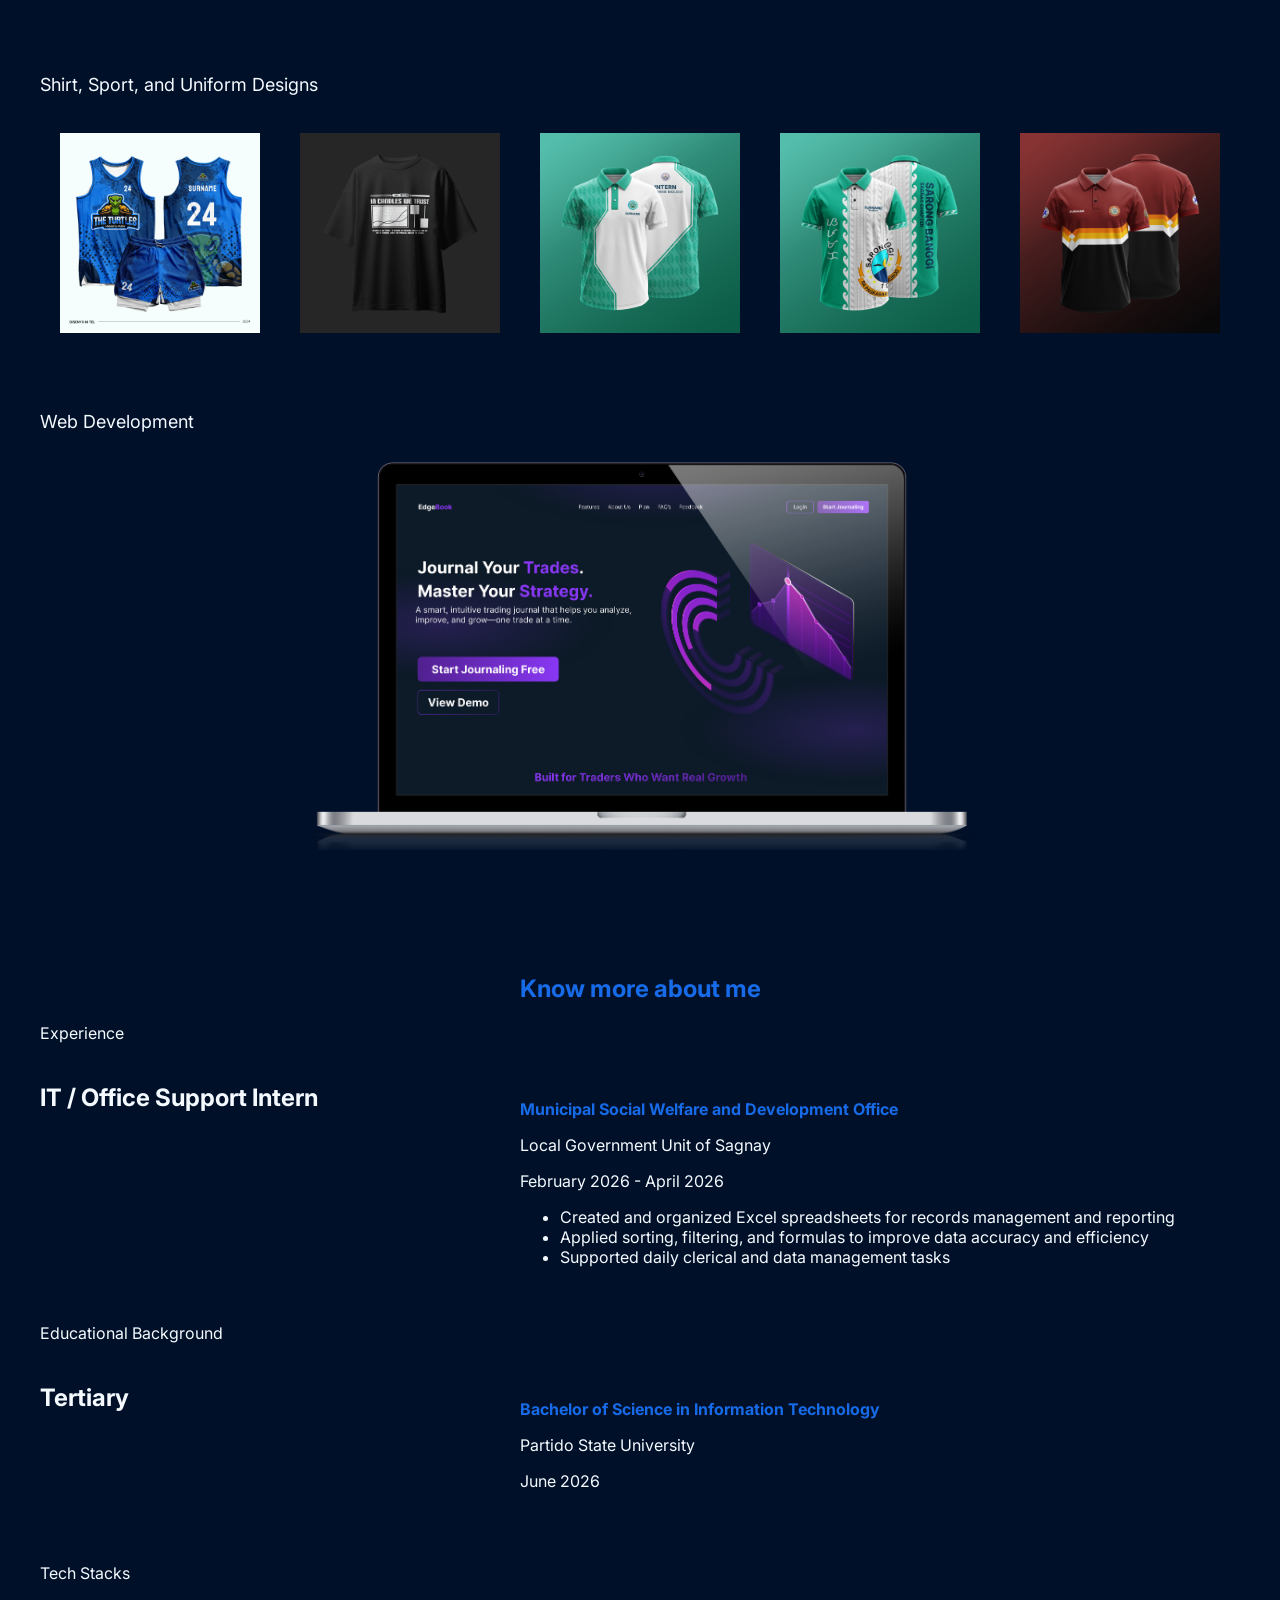
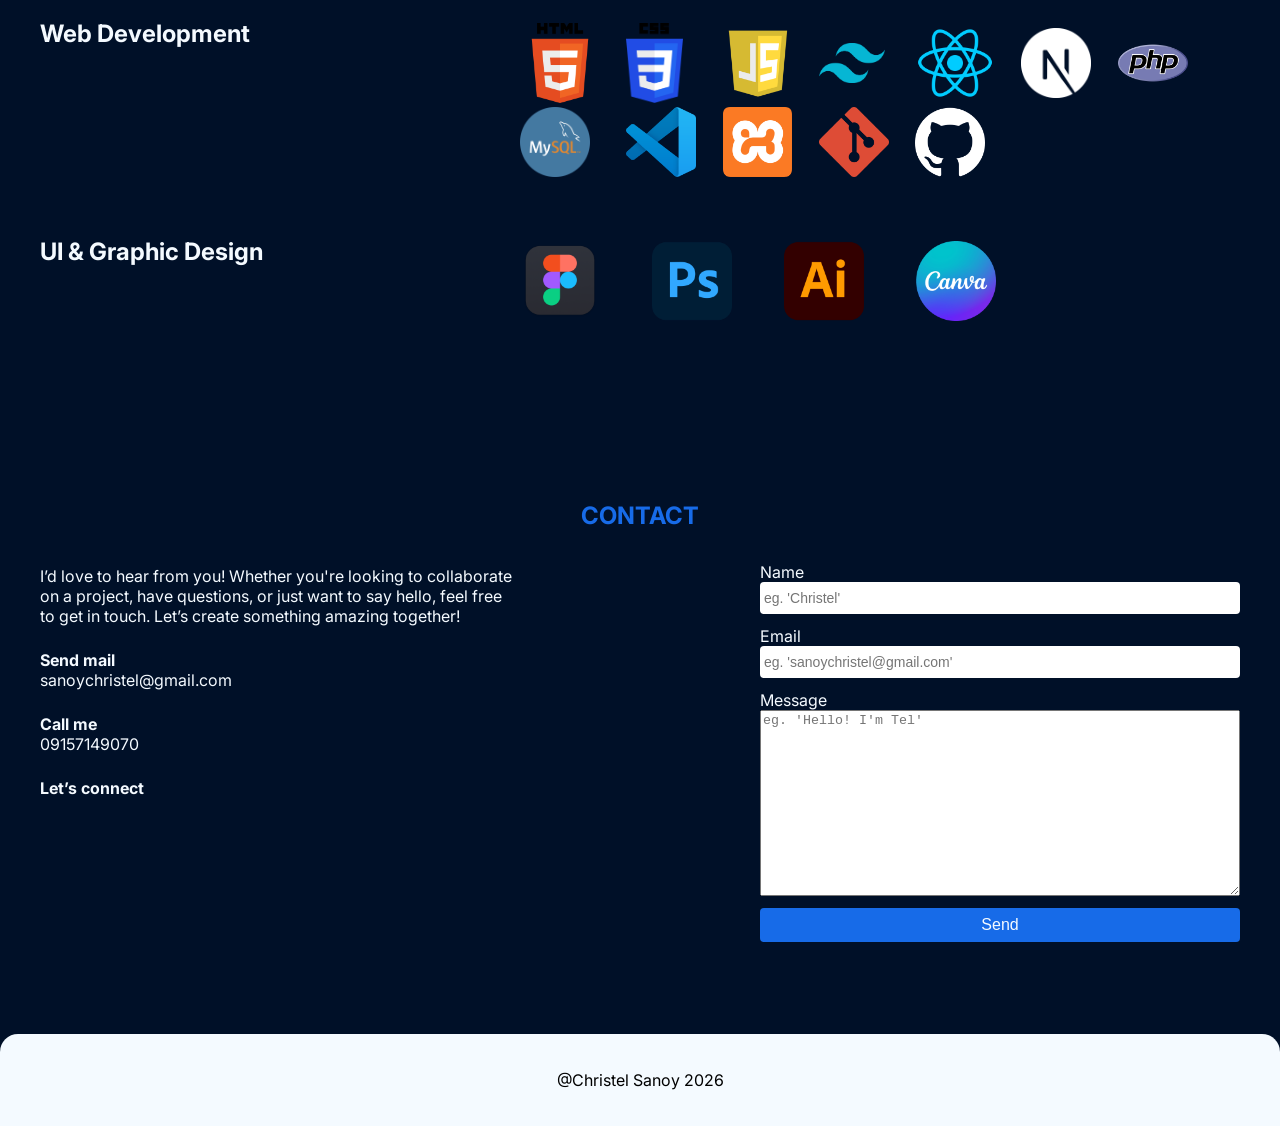
==== commit 61587c67: "border fix" ====
--- a/index.html
+++ b/index.html
@@ -36,12 +36,12 @@
     <main>
         <div class=" hero-container " id="hero">
             <div class=" hero-content ">
-                <section id="hero-section-1" class="border-test">
+                <section id="hero-section-1" class="">
                     <p id="opening-text">Hi! I'm Christel.</p>
                     <h1>WEB DEVELOPER, UI DESIGNER, & GRAPHIC DESIGNER</h1>
                     <p>Beautiful design is only the beginning. I create intuitive websites and purposeful graphics that communicate, engage, and convert.</p>
                 </section>
-                <section id="hero-section-2" class="border-test">
+                <section id="hero-section-2" class="">
                     <img id="main-image" src="./assets/images/pic-1.png" width="340" />
                     <div id="circle"></div>
                    
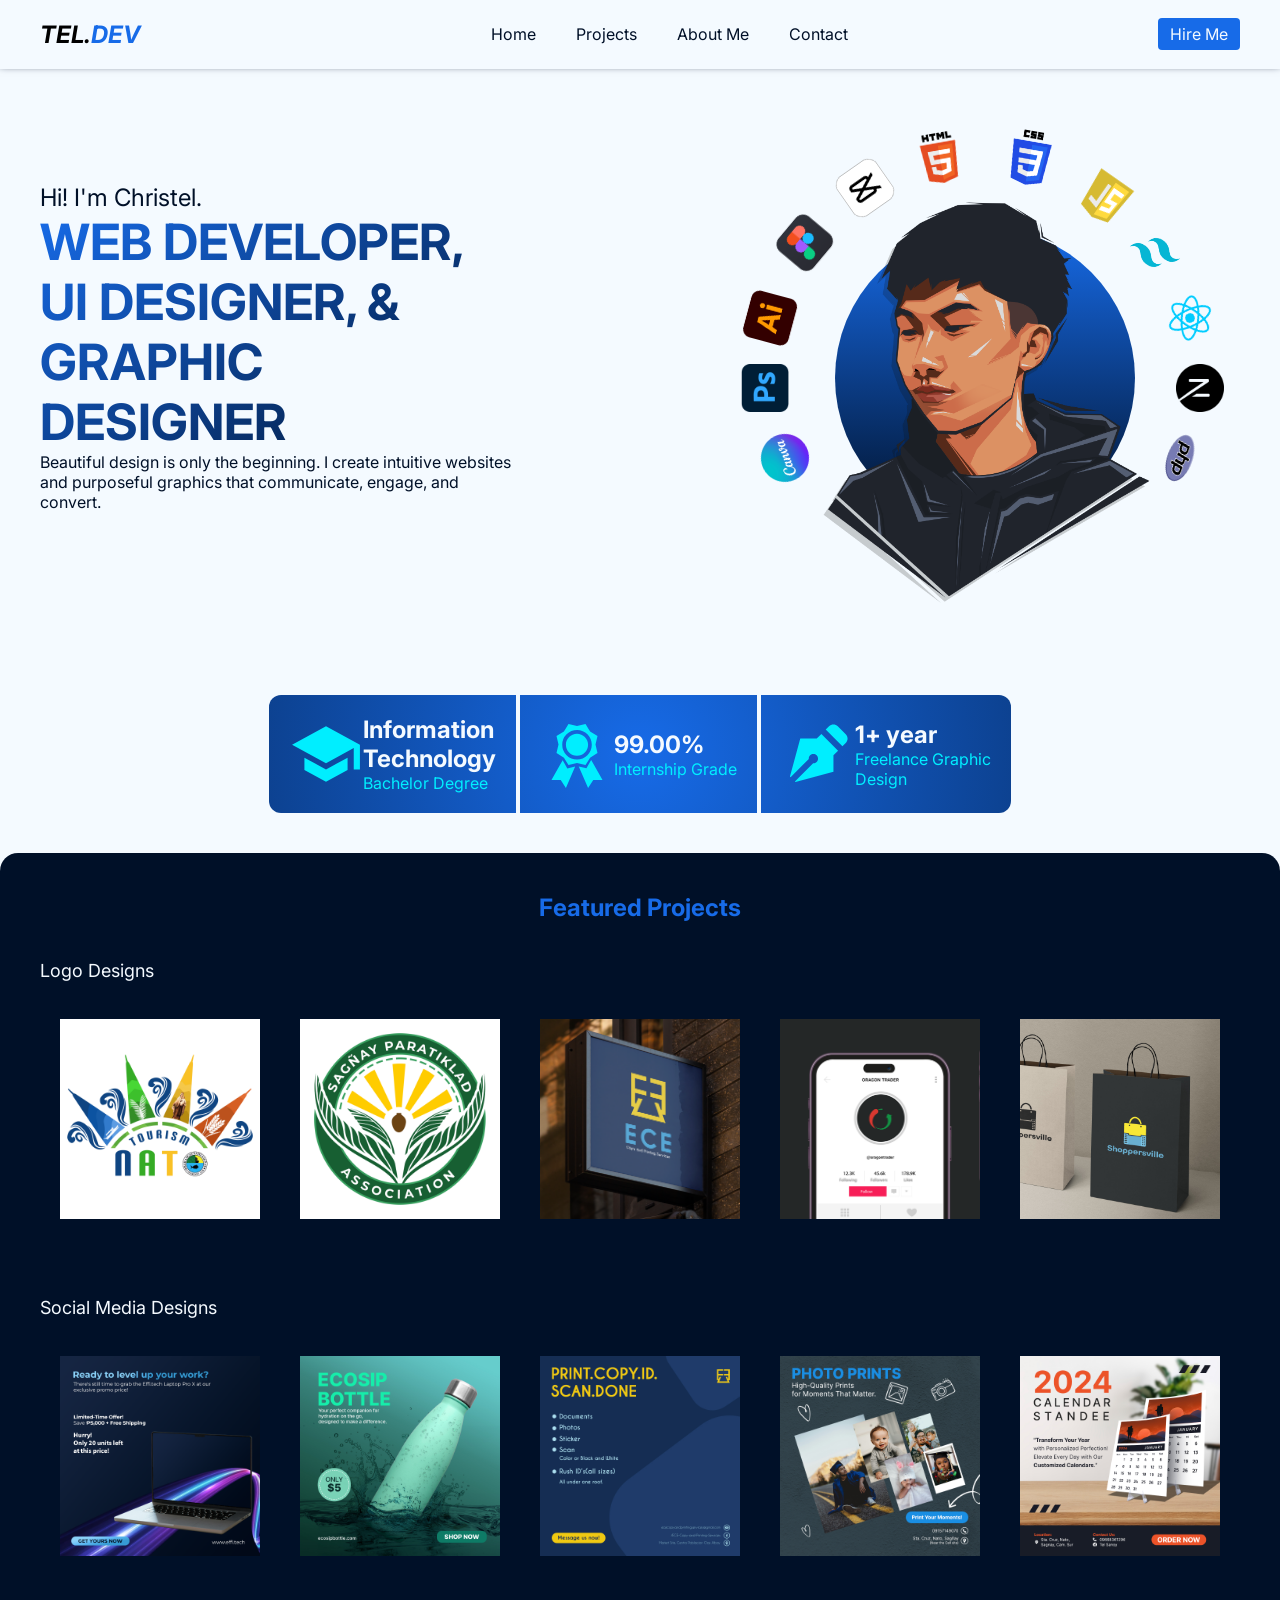
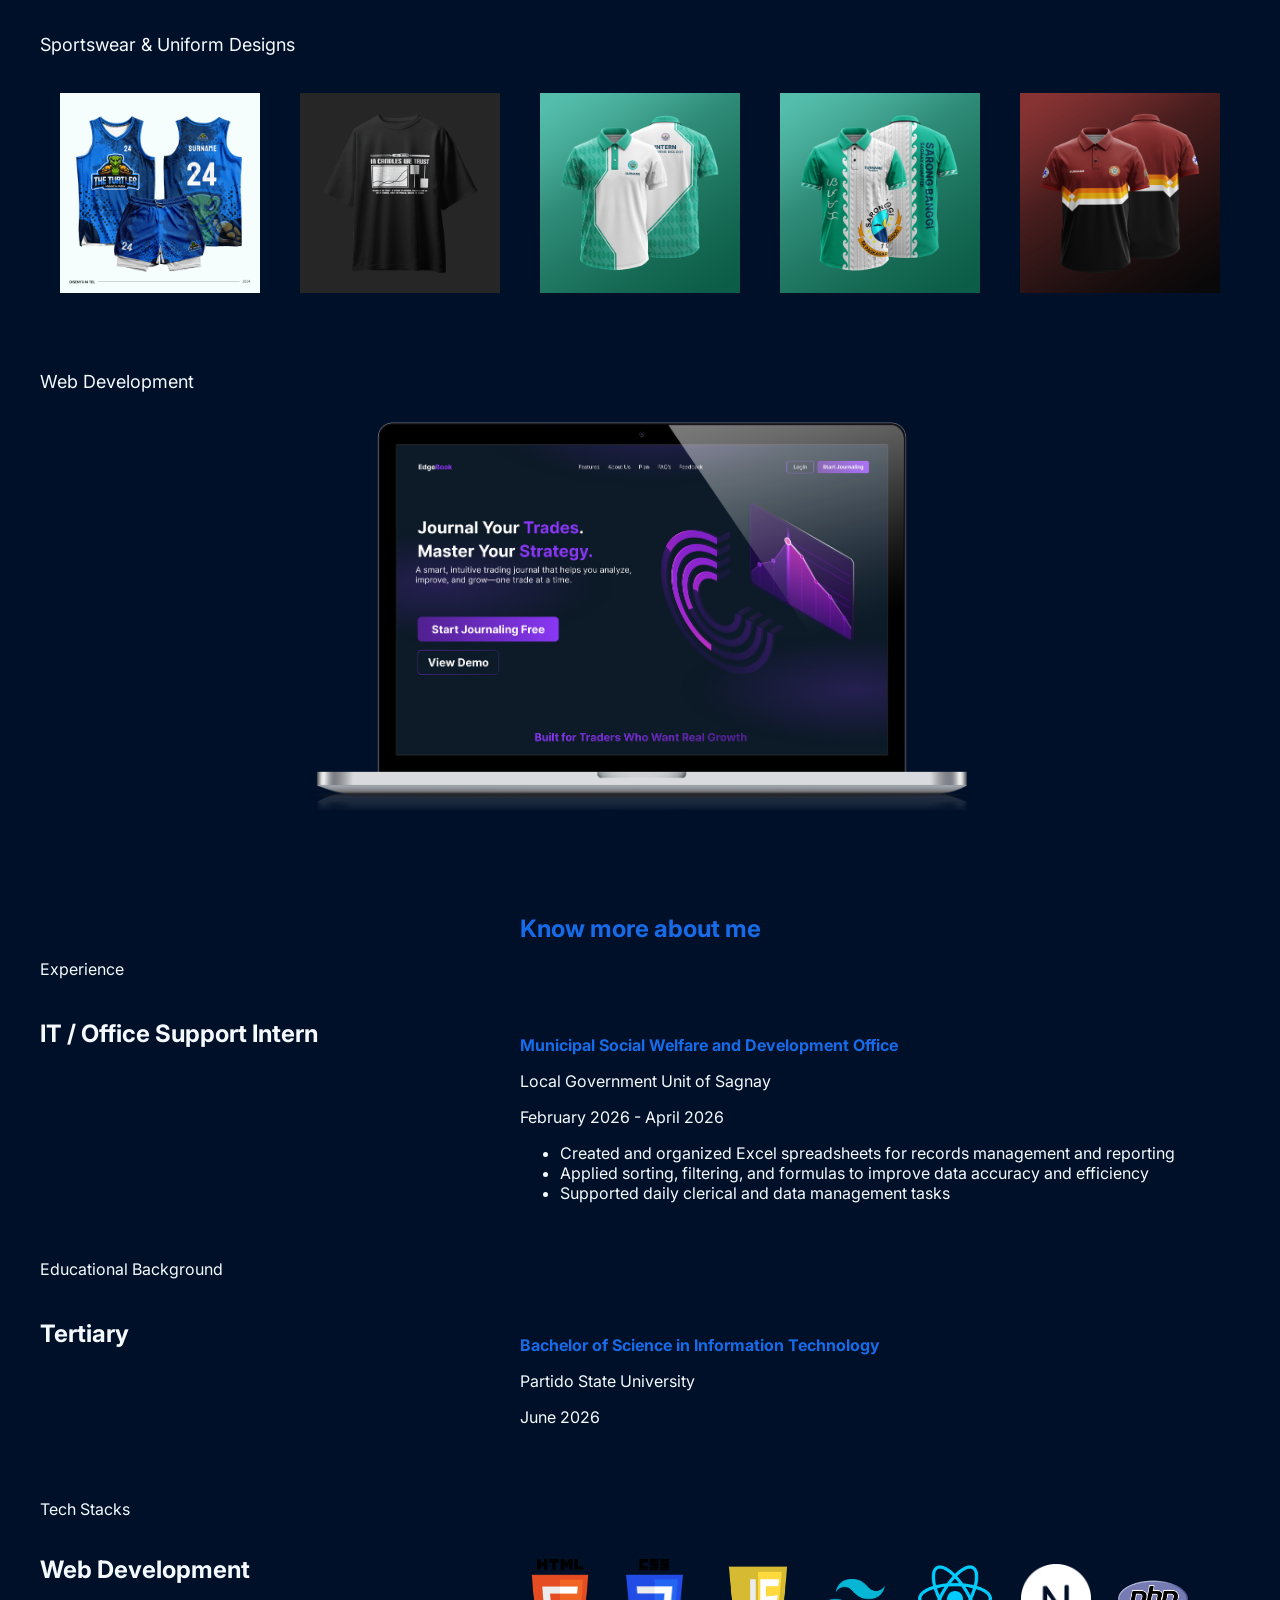
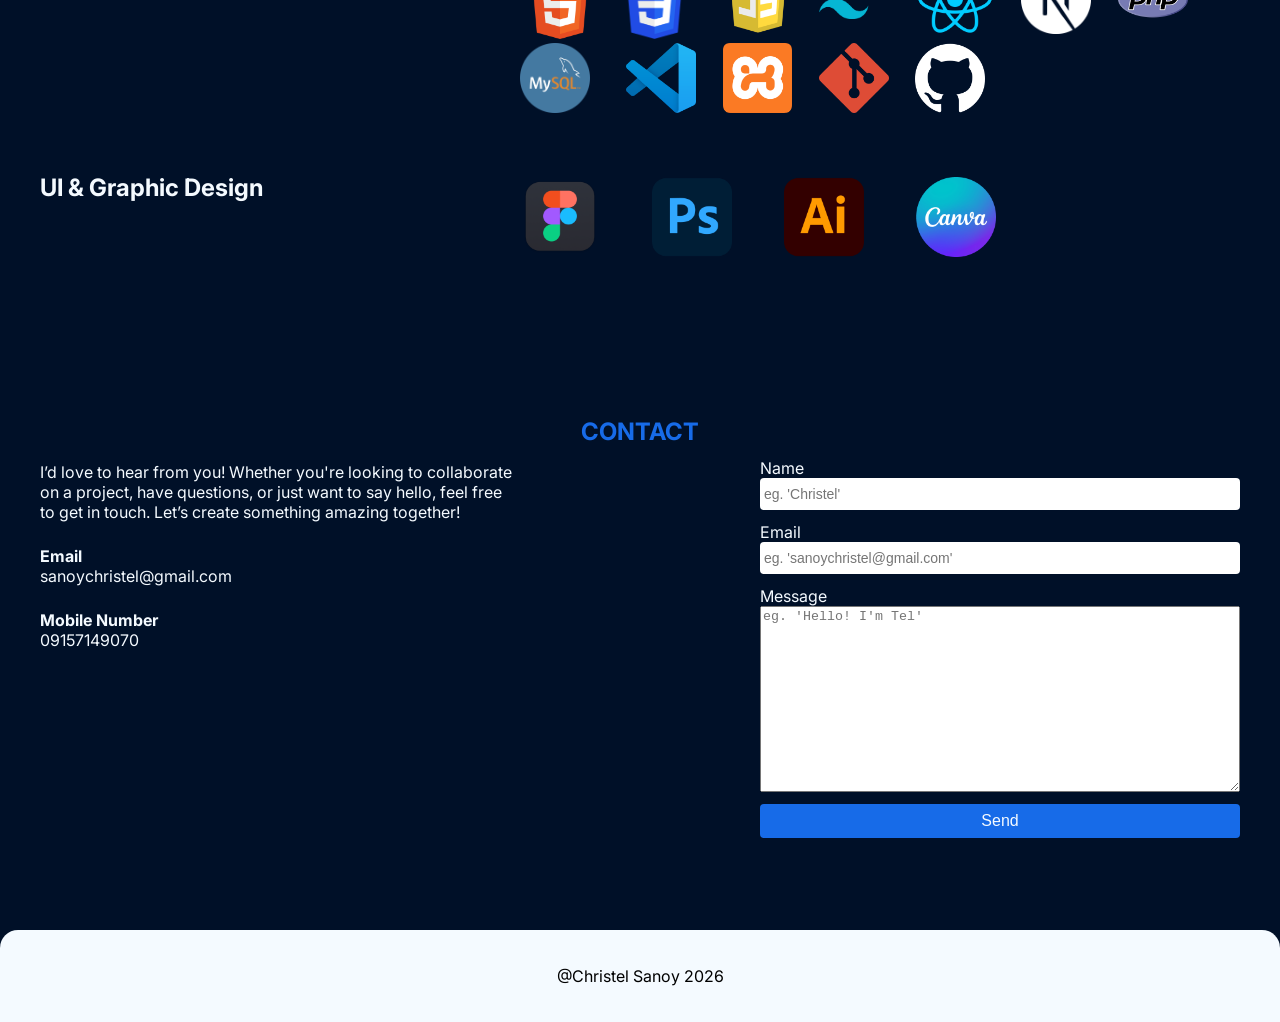
==== commit e2c5d678: "Quick fix responsiveness" ====
--- a/index.html
+++ b/index.html
@@ -19,14 +19,14 @@
     <header class="" id="navigation-container">
         <div class="header-content">
             <h2 class="logo">TEL.<span class="dev">DEV</span></h2>
-            <ul id="nav">
+            <ul id="nav" class="">
                 <li ><a id="home" href="#hero">Home</a></li>
                 <li ><a id="projects" href="#project-container">Projects</a></li>
                 <li><a id="about-me" href="#about-me-container">About Me</a></li>
                 <li><a id="contact" href="#contact-container">Contact</a></li>
             </ul>
             <a id="hire-me-link" href="#contact-container">Hire Me</a>
-            <button id="hamburger-btn">
+            <button id="hamburger-btn" onclick="toggleHamburger(toggle_hamburger_state)">
                 <svg xmlns="http://www.w3.org/2000/svg" width="32px" height="32px" viewBox="0 0 16 16">
                     <path clip-rule="evenodd" class="r4os6t" />
                 </svg>
@@ -78,7 +78,7 @@
                     </svg>
                     <div>
                         <p class="highlight-title">99.00%</p>
-                        <p class="highlight-sub-head">Internship Performance <br> Evaluation</p>
+                        <p class="highlight-sub-head">Internship Grade</p>
                     </div>
                 </div>
                 <div class="highlight-section">
@@ -87,7 +87,7 @@
                     </svg>
                     <div>
                         <p class="highlight-title">1+ year</p>
-                        <p class="highlight-sub-head">Freelance Graphic <br>Designer</p>
+                        <p class="highlight-sub-head">Freelance Graphic <br>Design</p>
                     </div>
                 </div>
             </div>
@@ -107,7 +107,7 @@
                         </div>
                     </div>
                     <div class="projects-container">
-                        <p class="project-title">Social Media Post Designs</p>
+                        <p class="project-title">Social Media Designs</p>
                         <div class="project-container">
                             <img src="./assets/images/4.png" alt="" width="200" height="200">
                             <img src="./assets/images/Template1.jpg" alt="" width="200" height="200">
@@ -117,7 +117,7 @@
                         </div>
                     </div>
                     <div class="projects-container">
-                        <p class="project-title">Shirt, Sport, and Uniform Designs</p>
+                        <p class="project-title">Sportswear & Uniform Designs</p>
                         <div class="project-container">
                             <img src="./assets/images/1_1.jpg" alt="" width="200" height="200">
                             <img src="./assets/images/3.png" alt="" width="200" height="200">
@@ -218,22 +218,22 @@
                     </div>
                 </div>
             </div>
-            <div id="contact-container">
+            <div id="contact-container" class="">
                 <div id="contact-content">
                     <h2 class="container-title">CONTACT</h2>
                     <div class="contact-info">
                         <section class="contact-info-section">
                             <p>I’d love to hear from you! Whether you're looking to collaborate on a project, have questions, or just want to say hello, feel free to get in touch. Let’s create something amazing together!</p>
                             <div>
-                                <h4>Send mail</h4>
+                                <h4>Email</h4>
                                 <p>sanoychristel@gmail.com</p>
                             </div>
                             <div>
-                                <h4>Call me</h4>
+                                <h4>Mobile Number</h4>
                                 <p>09157149070</p>
                             </div>
                             <div>
-                                <h4>Let’s connect</h4>
+                                <!--<h4>Let’s connect</h4>-->
                                 <div class="social-medias-container hide">
                                     <div class="social-media-container">
                                         <a href="">
--- a/stylesheet/style.css
+++ b/stylesheet/style.css
@@ -72,6 +72,18 @@
     list-style: none;
     text-decoration: none;
     /*animation: fade 1s ease-in-out;*/
+
+    @media (max-width:800px) {
+        display: none;
+        position: absolute;
+        flex-direction: column;
+        background-color: var(--color-primary);
+        box-shadow: 1px 1px 8px rgba(0, 0, 0, 0.2);
+        border-radius: 4px;
+        margin: 330px 40px 0 0;
+        padding: 0px 50px 80px 40px;
+        right: 0;
+    }
 }
 
 #nav > li > a{
@@ -80,18 +92,24 @@
     margin: 0 var(--spacing-sm);
     padding: 6px 12px;
     border-bottom: 4px solid transparent;
-
     transition: .5s;
 
-    @media (max-width:680px) {
-        display: none;
+    @media (max-width:800px) {
+        margin: 20px 0;
+        padding: 0;
+    }
+}
+
+#nav > li {
+    @media (max-width:800px) {
+        margin-top: 20px;
     }
 }
 
 #nav > li > a:hover{
     color: var(--color-secondary);
     border-bottom: 4px solid var(--color-secondary);
-
+    
     transition: .5s;
 }
 
@@ -104,8 +122,12 @@
     /*animation: fade-in-right-left 1s ease-in-out;*/
     transition: .5s;
 
-    @media (max-width:680px) {
+    @media (max-width:800px) {
         display: none;
+        position: absolute;
+        right: 0;
+        margin-top: 480px;
+        margin-right: 80px;
     }
 }
 
@@ -122,8 +144,9 @@
     padding: 0;
     transition: .5s;
 
-    @media (max-width:680px) {
+    @media (max-width:800px) {
         display: block;
+        
     }
 }
 
--- a/stylesheet/hero.css
+++ b/stylesheet/hero.css
@@ -18,7 +18,11 @@
     align-items: center;
     transition: .5s;
 
-    @media (max-width:800px) {
+    @media (max-width:1200px) {
+        width: 90%;
+    }
+
+    @media (max-width:900px) {
         flex-direction: column;
         flex-flow: column-reverse;
         width: 90%;
@@ -34,10 +38,10 @@
     transition: .5s;
     
     /*animation: fade-in-left-right 1s ease-in-out;*/
-    @media (max-width:800px) {
+    @media (max-width:900px) {
         width: 100%;
         transition: .5s;
-        padding: 0;
+        padding: 20px 0;
         margin: -90px 0 0 0;
     }
 }
@@ -151,10 +155,14 @@
         transition: .5s;
     }
 
-    @media (max-width:800px) {
+    @media (max-width:900px) {
         text-align: center;
+        font-size: 42px;
+        transition: .5s;
+    }
+
+    @media (max-width:600px) {
         font-size: 24px;
-        transition: .5s;
     }
 }
 
@@ -165,7 +173,7 @@
     
     transition: .5s;
 
-    @media (max-width:800px) {
+    @media (max-width:900px) {
         text-align: center;
 
         transition: .5s;
@@ -177,7 +185,7 @@
 
     transition: .5s;
 
-    @media (max-width:800px) {
+    @media (max-width:900px) {
         text-align: center;
 
         transition: .5s;
--- a/stylesheet/project.css
+++ b/stylesheet/project.css
@@ -27,7 +27,7 @@
     padding: 20px 0;
    
     @media (max-width:1200px) {
-        width: 100%;
+        width: 90%;
     }
     
 }
@@ -36,6 +36,7 @@
     text-align: center;
 }
 .container-title{
+    margin: 0;
     color: var(--color-secondary);
     text-align: center;
 }
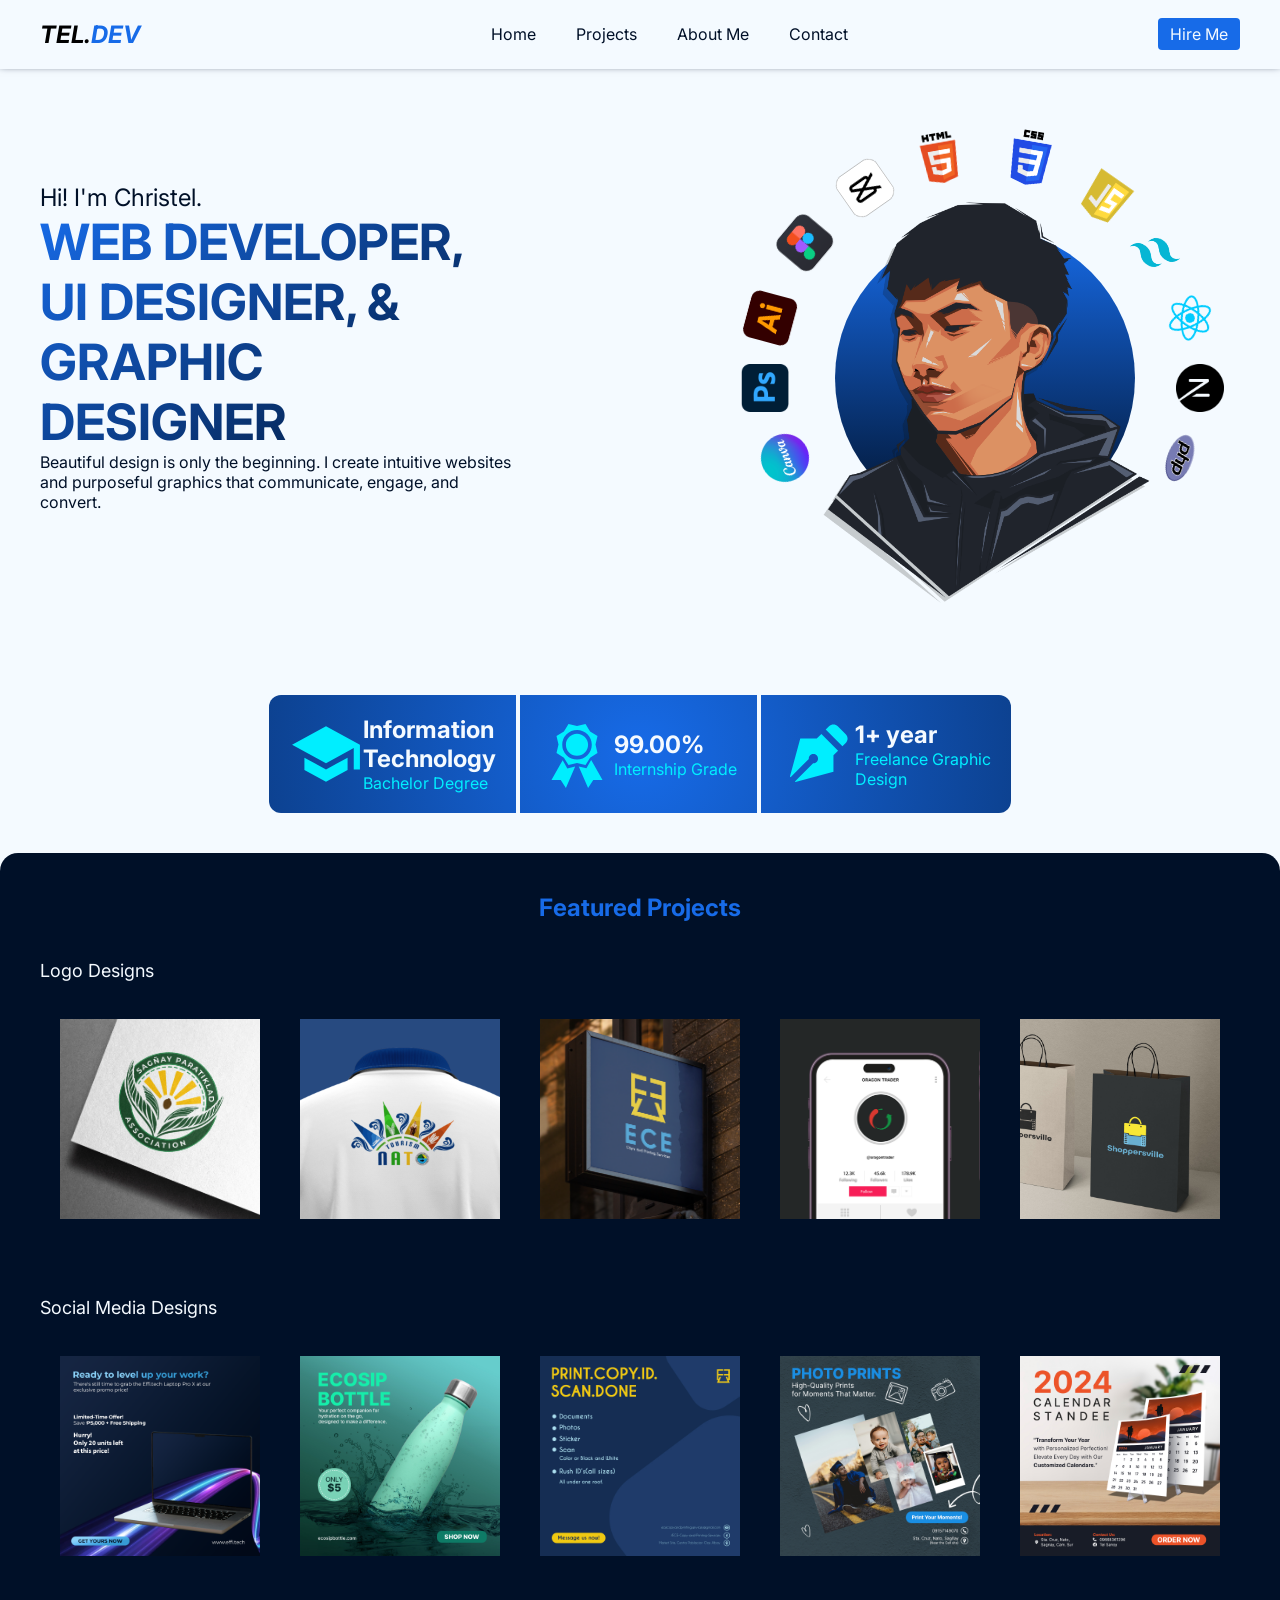
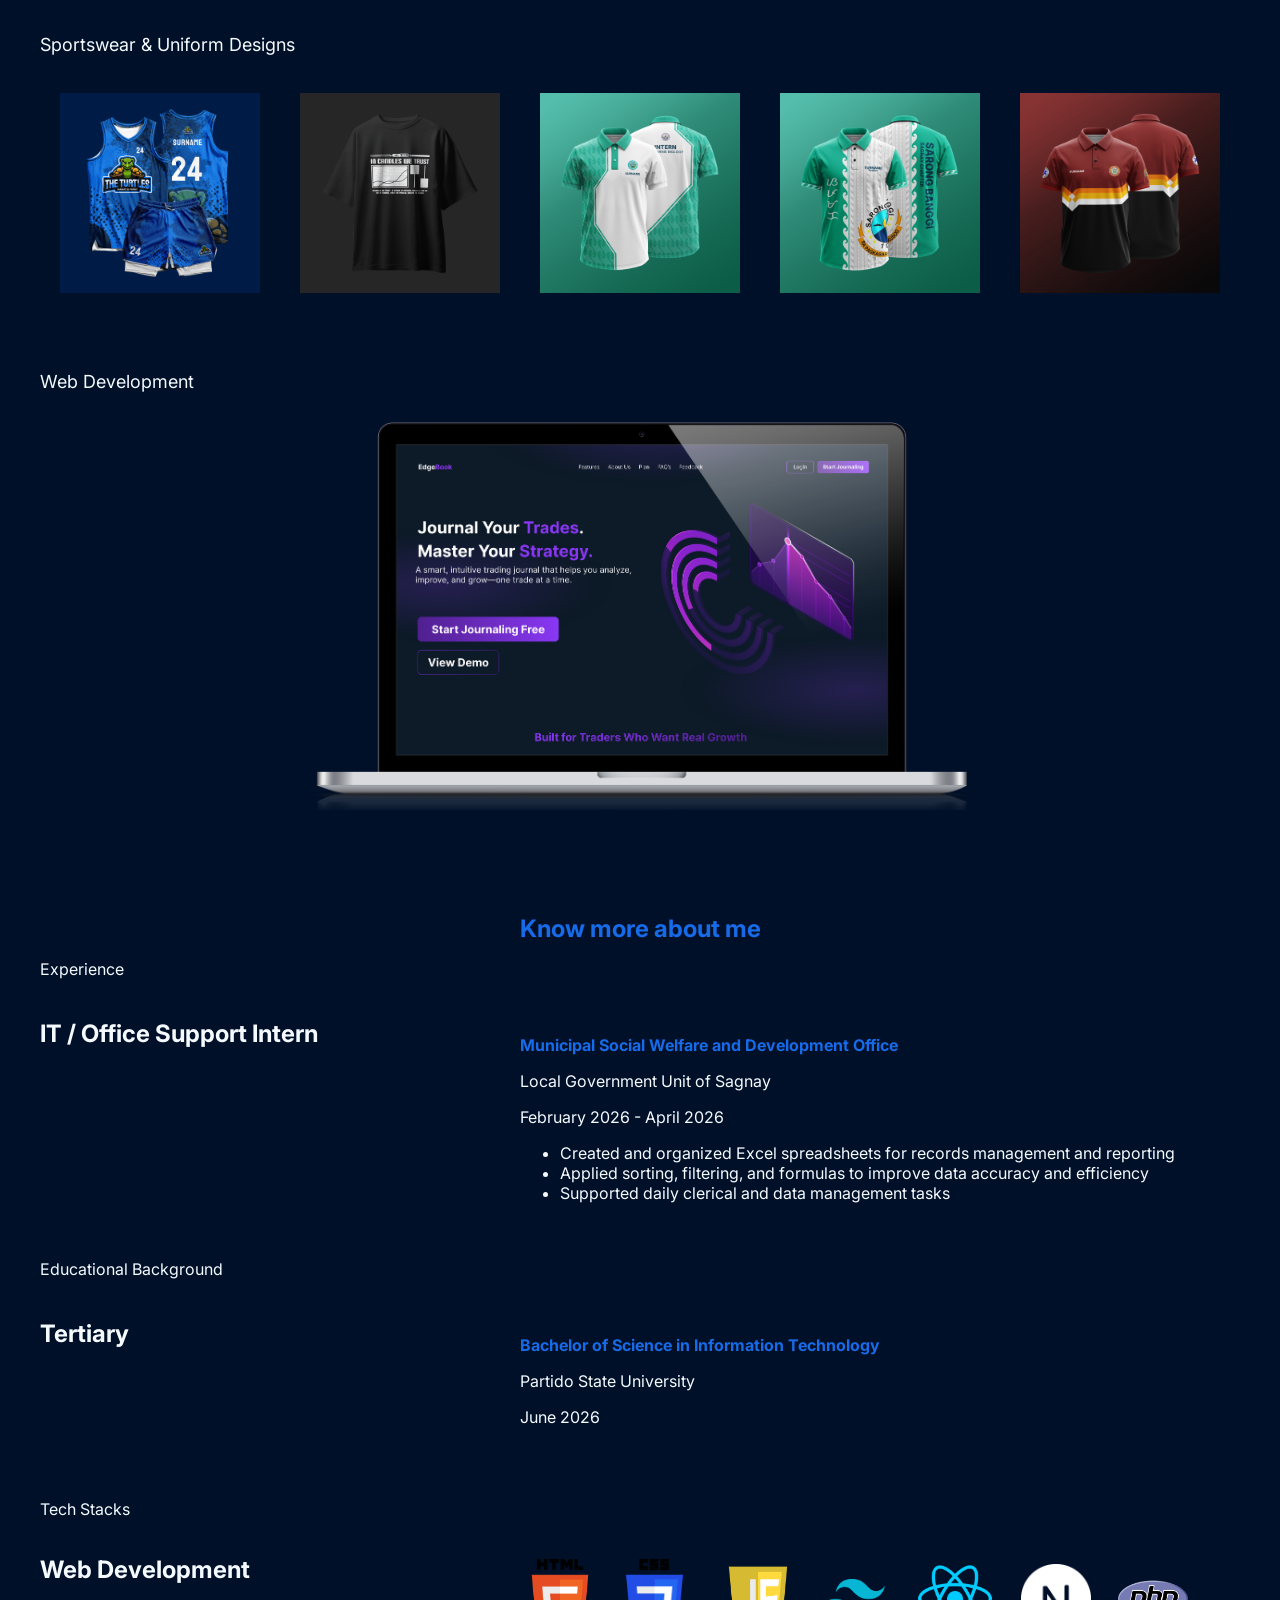
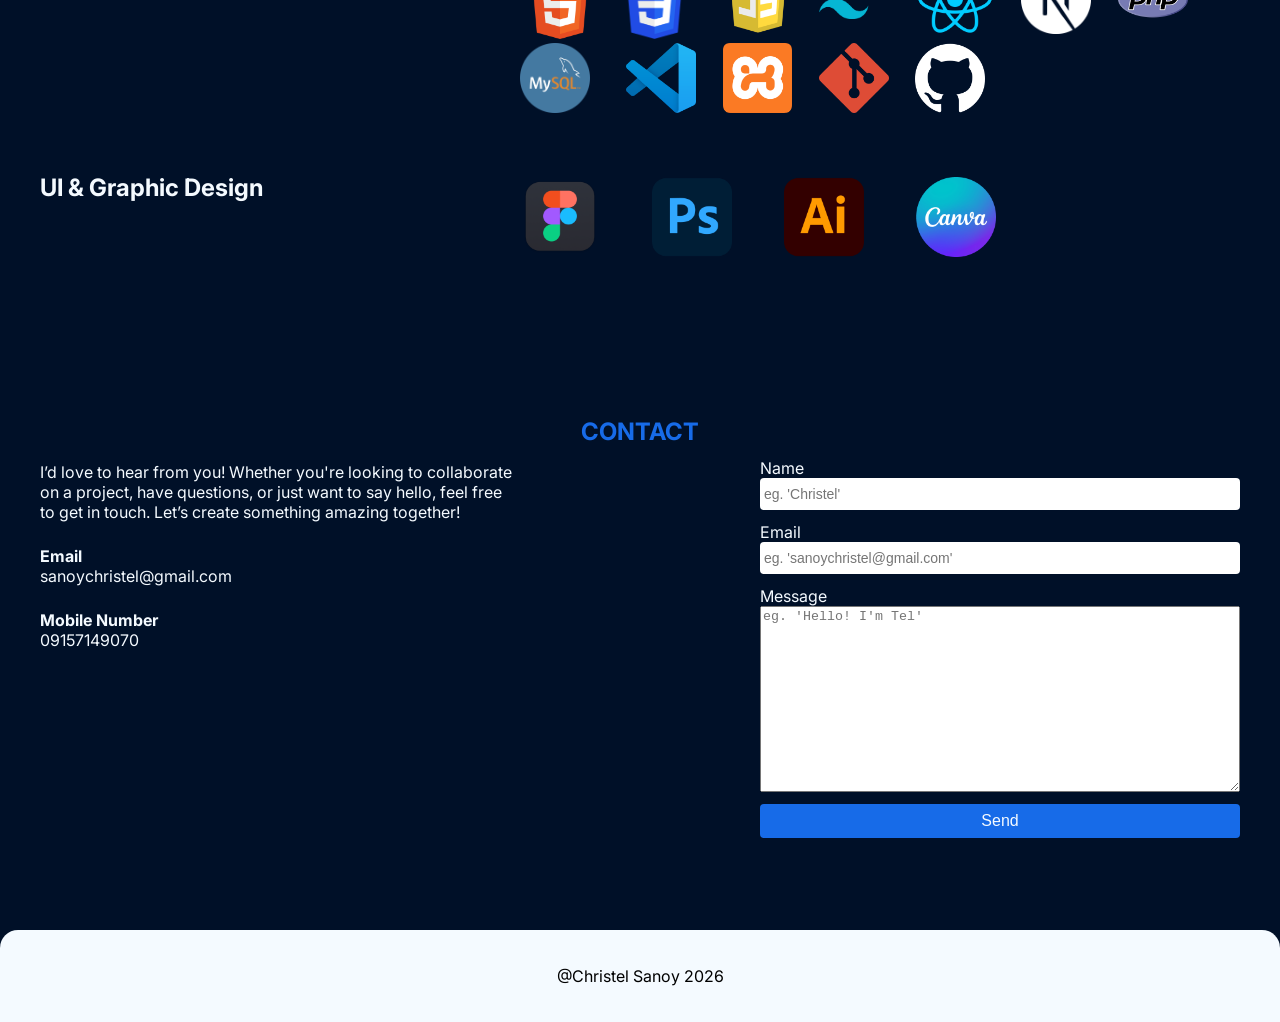
==== commit d74f5b39: "Images change" ====
--- a/index.html
+++ b/index.html
@@ -99,8 +99,8 @@
                     <div class="projects-container">
                         <p class="project-title">Logo Designs</p>
                         <div class="project-container">
-                            <img src="./assets/images/Tourism Nato - Jpeg.png" alt="" width="200" height="200">
-                            <img src="./assets/images/Paratiklad ASSOC - Jpeg.png" alt="" width="200" height="200">
+                            <img src="./assets/images/nato paratiklad.jpg" alt="" width="200" height="200">
+                            <img src="./assets/images/nato_tourism.jpg" alt="" width="200" height="200">
                             <img src="./assets/images/ece.png" alt="" height="200" >
                             <img src="./assets/images/oragon.png" alt="" width="200" height="200">
                             <img src="./assets/images/shoppersvill.jpg" alt="" width="200" height="200">
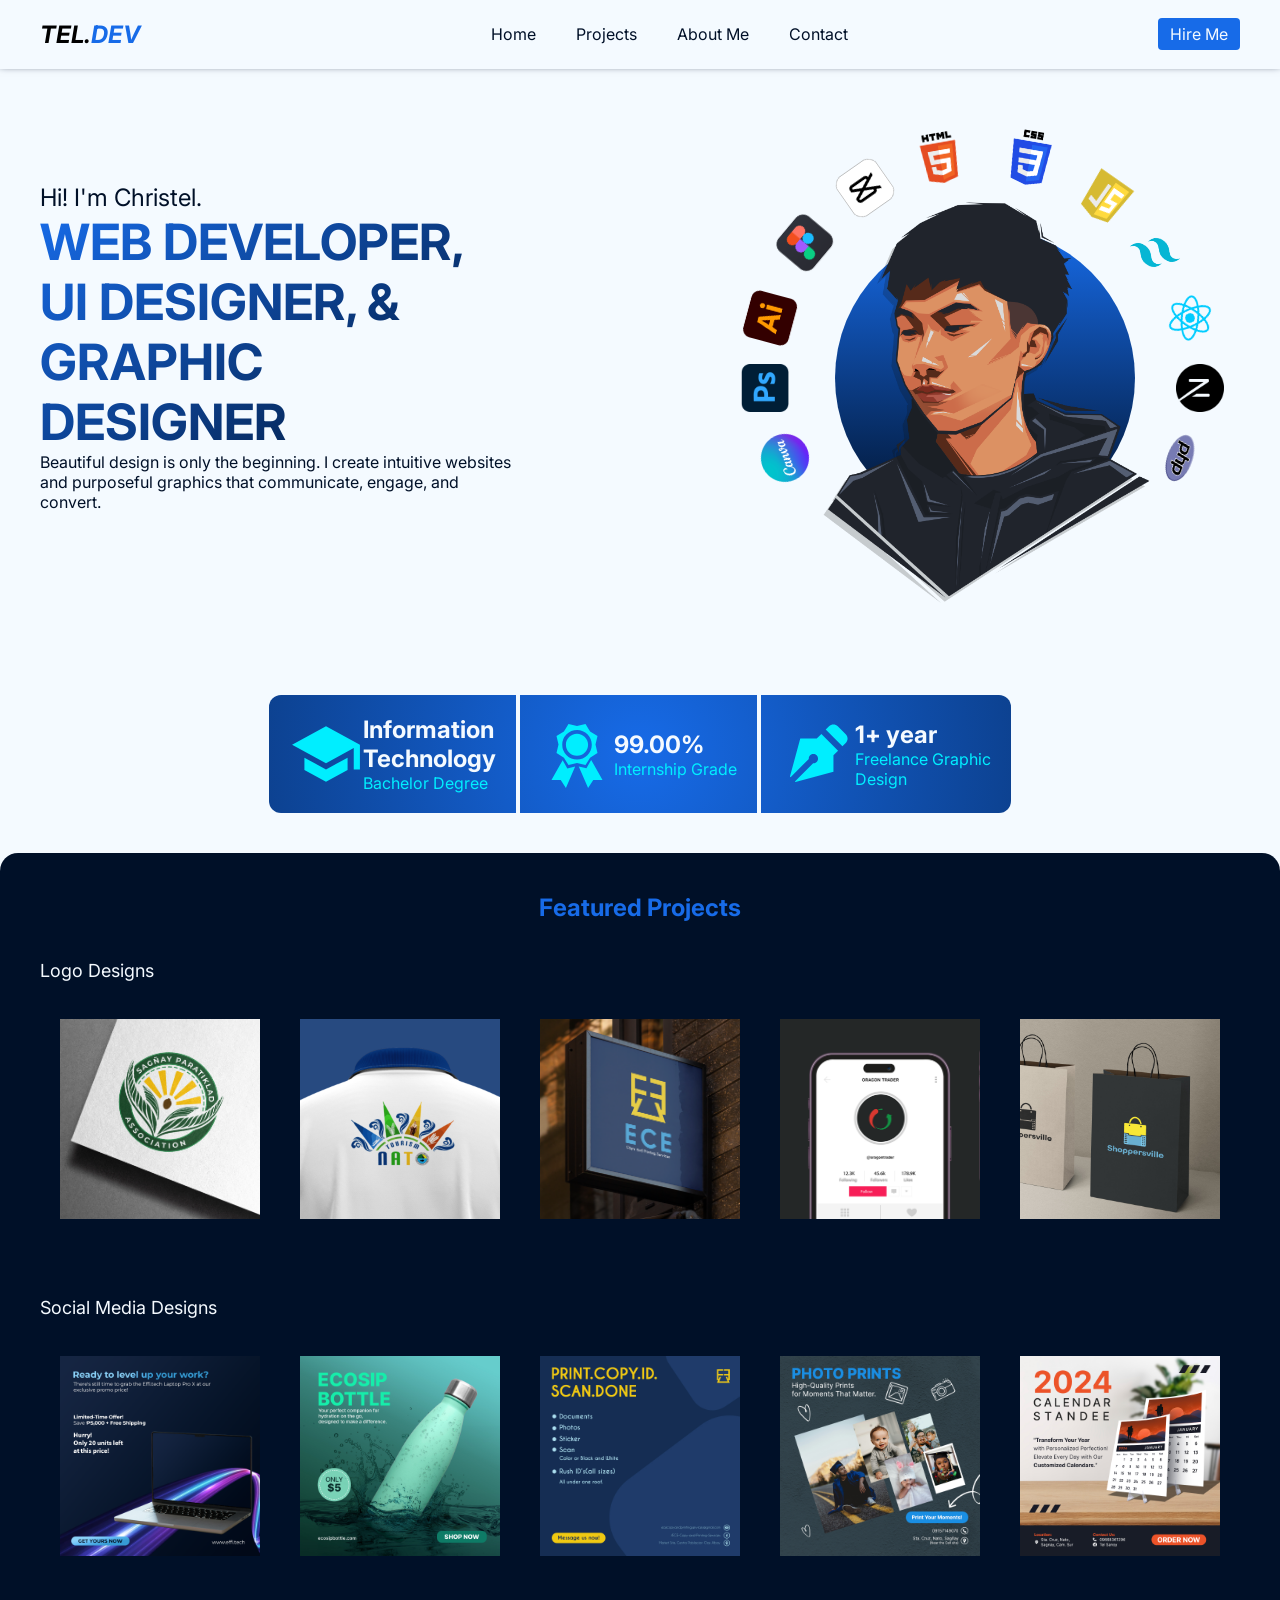
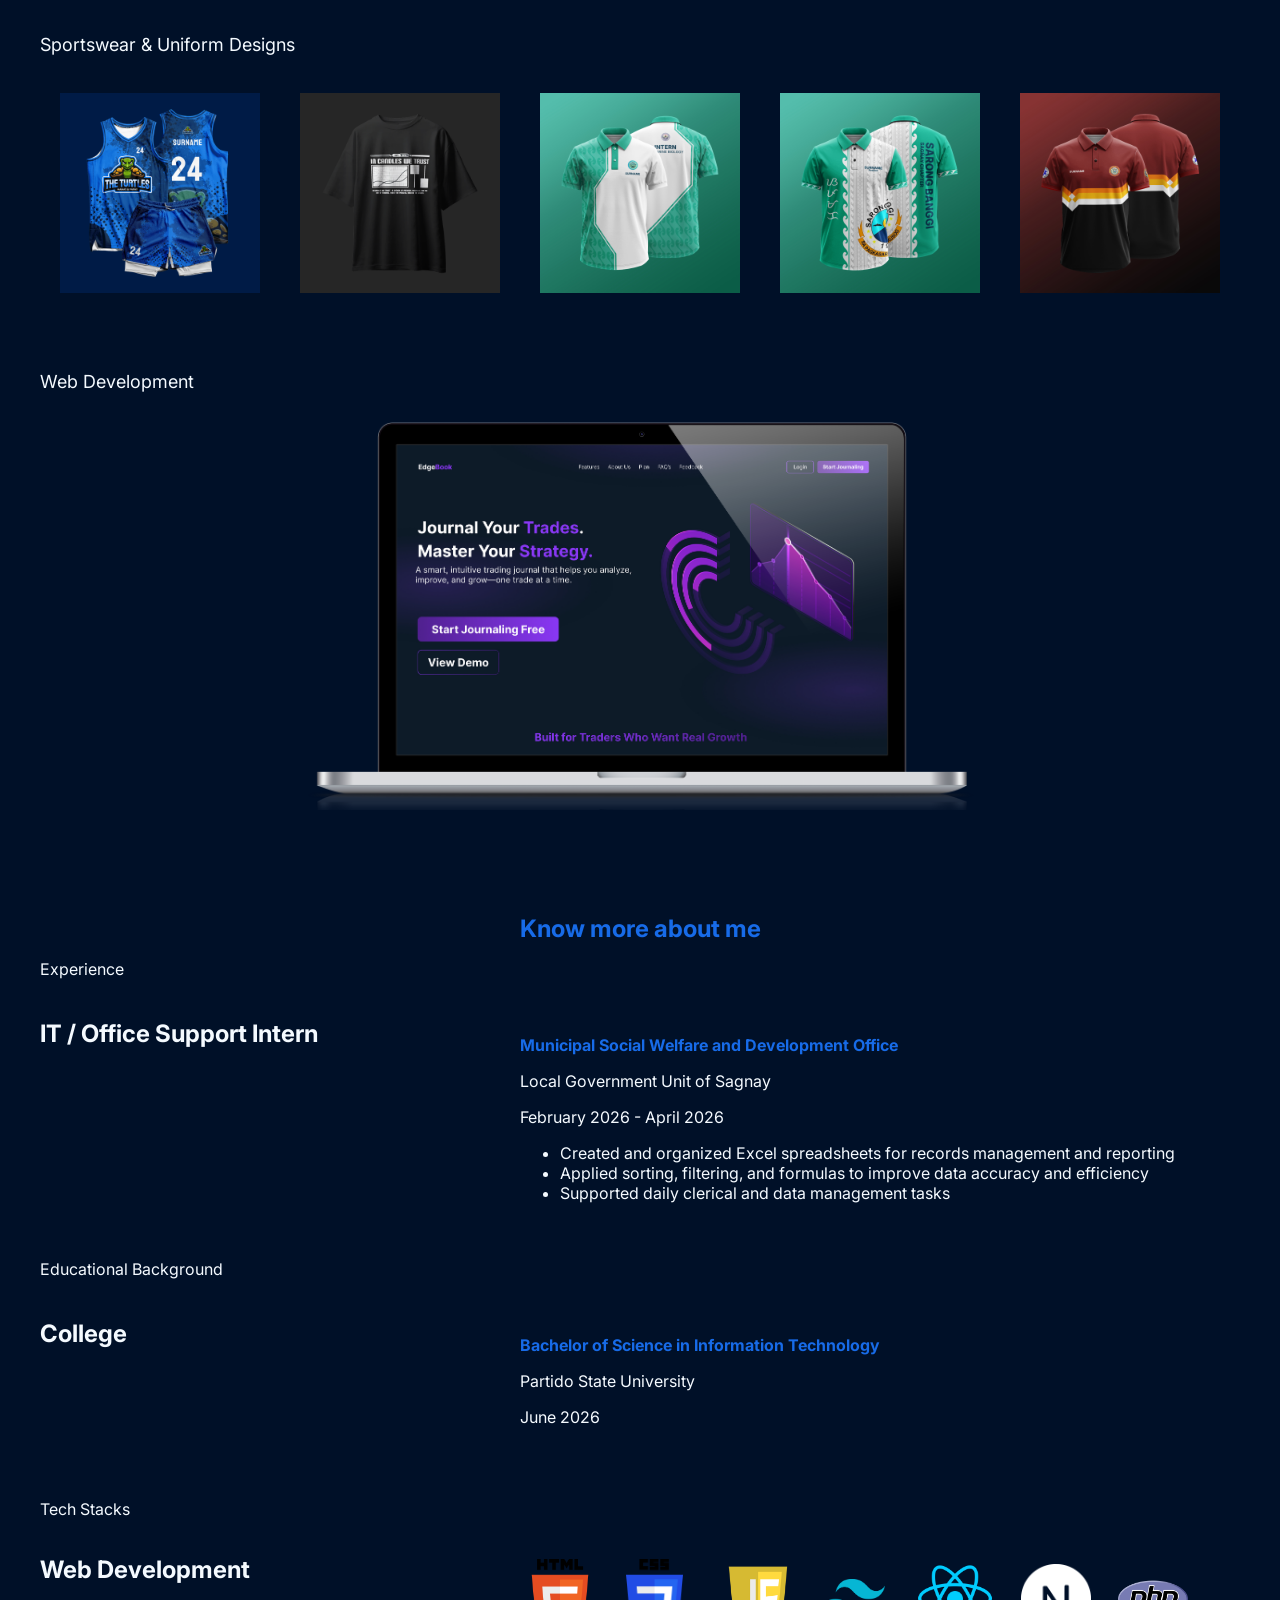
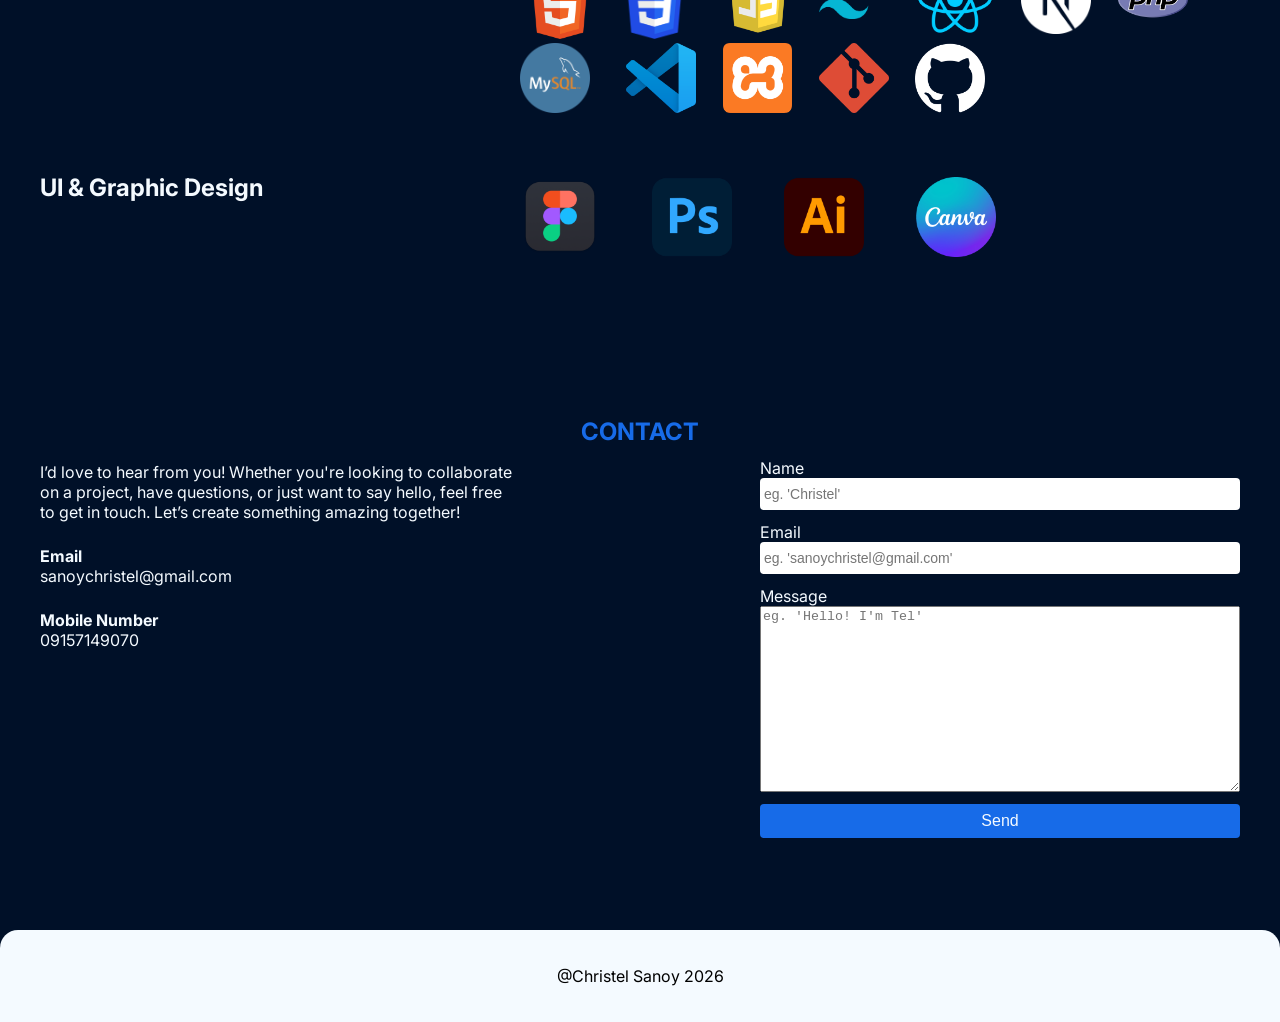
==== commit e5d2b03d: "quick label fix" ====
--- a/index.html
+++ b/index.html
@@ -171,7 +171,7 @@
                         <p class="about-me-title">Educational Background</p>
                         <div class="eduction-section-container">
                             <section>
-                                <h1 id="education-title">Tertiary</h1>
+                                <h1 id="education-title">College</h1>
                             </section>
                                
                             <section>
